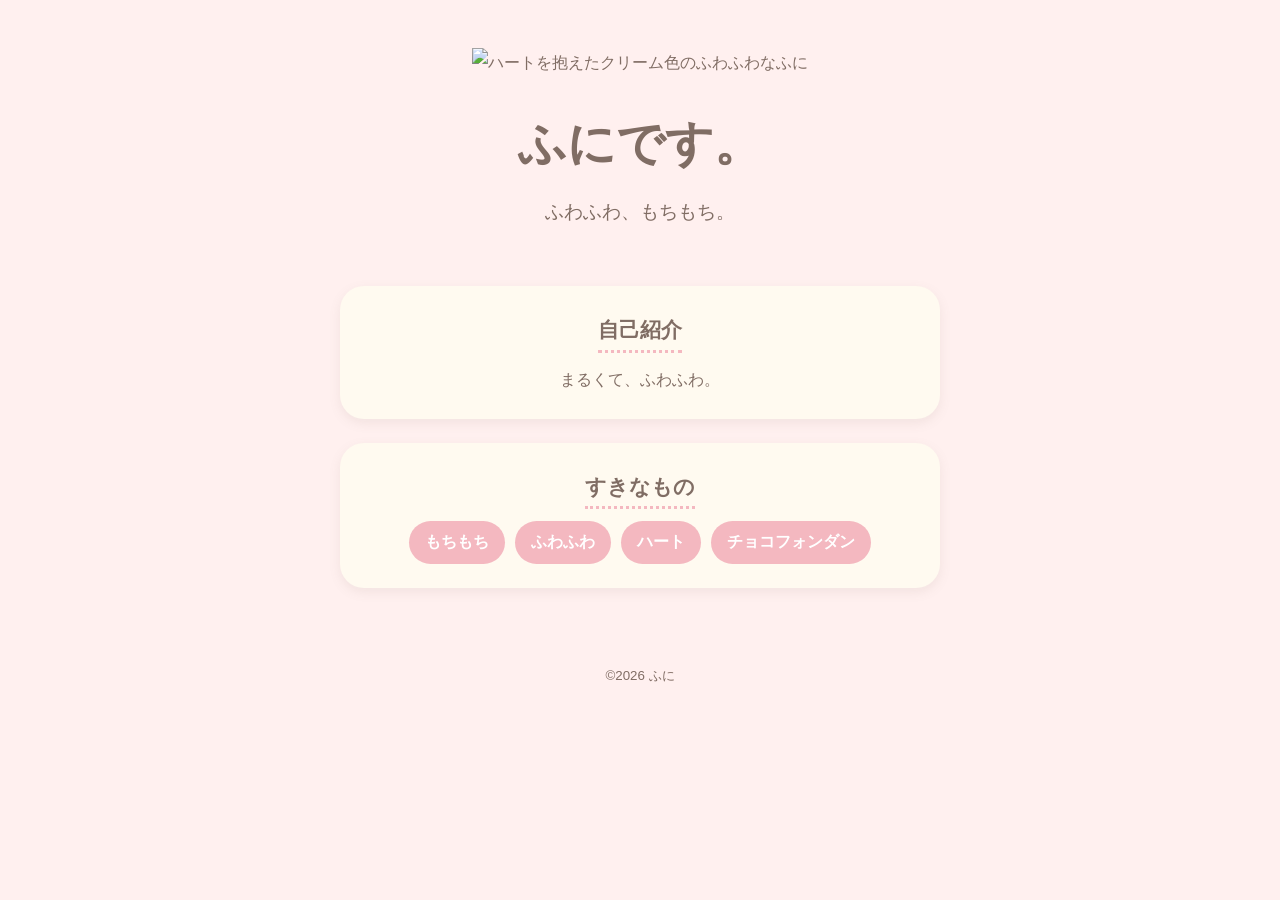
==== index.html @ a305950e "Add files via upload" ====
<!DOCTYPE html>
<html lang="ja">

<head>
    <meta charset="UTF-8">
    <meta name="viewport" content="width=device-width, initial-scale=1.0">
    <title>ふにの公式サイト</title>
    <meta name="description" content="ふわふわ、もちもちのふにの公式サイト">
    <link rel="stylesheet" href="css/style.css">
</head>

<body>
    <header class="hero">
        <img src="images/funi.png" alt="ハートを抱えたクリーム色のふわふわなふに" 　class="funi-img">
        <h1>ふにです。</h1>
        <p class="lead">ふわふわ、もちもち。</p>
    </header>

    <main class="wrap">
        <section class="box">
            <h2>自己紹介</h2>
            <p>まるくて、ふわふわ。</p>
        </section>

        <section class="box">
            <h2>すきなもの</h2>
            <ul class="likes">
                <li>もちもち</li>
                <li>ふわふわ</li>
                <li>ハート</li>
                <li>チョコフォンダン</li>
            </ul>
        </section>
    </main>

    <footer class="footer">
        <small>&copy;2026 ふに</small>
    </footer>
</body>

</html>
---- css/style.css ----
:root {
    --bg: #fff0ef;
    /* 背景のピンク */
    --text: #806d64;
    /* 文字の茶グレー */
    --accent: #f4b8c0;
    /* ハートのピンク */
    --cream: #fffaf0;
    /* ふにのクリーム色 */
}

* {
    box-sizing: border-box;
}

body {
    margin: 0;
    background-color: var(--bg);
    color: var(--text);
    font-family: "Hiragino Maru Gothic ProN", "Meiryo", sans-serif;
    line-height: 1.9;
}

/* トップ(画像と見出し) */
.hero {
    text-align: center;
    padding: 48px 20px 8px;
}

.funi-img {
    width: 200px;
    max-width: 60%;
    aspect-ratio: 1;
    object-fit: contain;
    padding: 12px;
    background-color: var(--cream);
    border-radius: 50%;
    box-shadow: 0 4px 12px rgba(128, 109, 100, 0.15);
    animation: fuwa 3s ease-in-out infinite;
}

@keyframes fuwa {

    0%,
    100% {
        transform: translateY(0);
    }

    50% {
        transform: translateY(-10px);
    }
}

@media (prefers-reduced-motion: reduce) {
    .funi-img {
        animation: none;
    }
}

h1 {
    font-size: 48px;
    text-align: center;
    margin: 20px 0 4px;
}

.lead {
    font-size: 1.2rem;
    text-align: center;
    margin: 0;
}

/* 本文 */
.wrap {
    max-width: 640px;
    margin: 0 auto;
    padding: 24px 20px 48px;
    text-align: center;
}

.box {
    background-color: var(--cream);
    border-radius: 24px;
    padding: 24px 20px;
    margin-top: 24px;
    box-shadow: 0 4px 12px rgba(128, 109, 100, 0.1);
}

.box h2 {
    display: inline-block;
    margin: 0 0 12px;
    font-size: 1.3rem;
    border-bottom: 3px dotted var(--accent);
}

.box p {
    margin: 0;
}

/* すきなもの */
.likes {
    list-style: none;
    margin: 0;
    padding: 0;
    display: flex;
    flex-wrap: wrap;
    justify-content: center;
    gap: 10px;
}

.likes li {
    background-color: var(--accent);
    color: #fff;
    font-weight: bold;
    padding: 6px 16px;
    border-radius: 999px;
}

/* フッター */
.footer {
    text-align: center;
    padding: 24px;
}

/* スマホ */
@media (max-width: 600px) {
    h1 {
        font-size: 36px;
    }
}
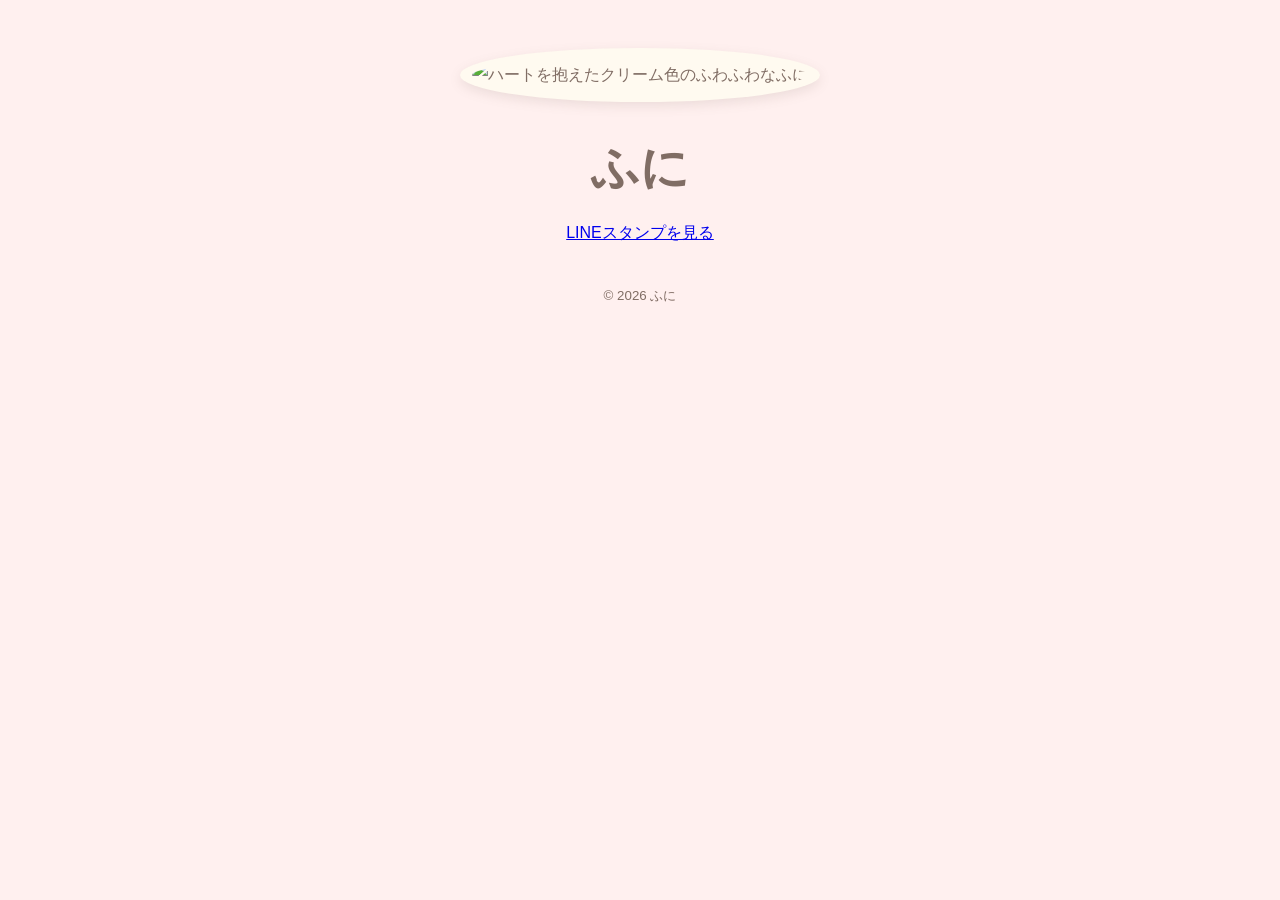
==== commit 222e2899: "Add files via upload" ====
--- a/index.html
+++ b/index.html
@@ -4,37 +4,32 @@
 <head>
     <meta charset="UTF-8">
     <meta name="viewport" content="width=device-width, initial-scale=1.0">
-    <title>ふにの公式サイト</title>
-    <meta name="description" content="ふわふわ、もちもちのふにの公式サイト">
+
+    <title>ふに</title>
+    <meta name="google-site-verification" content="DdgHpGK5BG74RfYsYcVAmowthtPMy_NZxG4wq2U2HiI" />
+    <meta name="description" content="ふにの公式サイト">
+
     <link rel="stylesheet" href="css/style.css">
 </head>
 
 <body>
     <header class="hero">
-        <img src="images/funi.png" alt="ハートを抱えたクリーム色のふわふわなふに" 　class="funi-img">
-        <h1>ふにです。</h1>
-        <p class="lead">ふわふわ、もちもち。</p>
+
+        <!--ふにのアイコン-->
+        <img src="images/funi.png" alt="ハートを抱えたクリーム色のふわふわなふに" class="funi-img">
+
+        <!--名前-->
+        <h1>ふに</h1>
+
+        <!--LINEスタンプへのリンク-->
+        <a href="https://store.line.me/stickershop/product/34119301/ja" class="line-button" target="_blank"
+            rel="noopener noreferrer">
+            LINEスタンプを見る
+        </a>
     </header>
 
-    <main class="wrap">
-        <section class="box">
-            <h2>自己紹介</h2>
-            <p>まるくて、ふわふわ。</p>
-        </section>
-
-        <section class="box">
-            <h2>すきなもの</h2>
-            <ul class="likes">
-                <li>もちもち</li>
-                <li>ふわふわ</li>
-                <li>ハート</li>
-                <li>チョコフォンダン</li>
-            </ul>
-        </section>
-    </main>
-
     <footer class="footer">
-        <small>&copy;2026 ふに</small>
+        <small>&copy; 2026 ふに</small>
     </footer>
 </body>
 
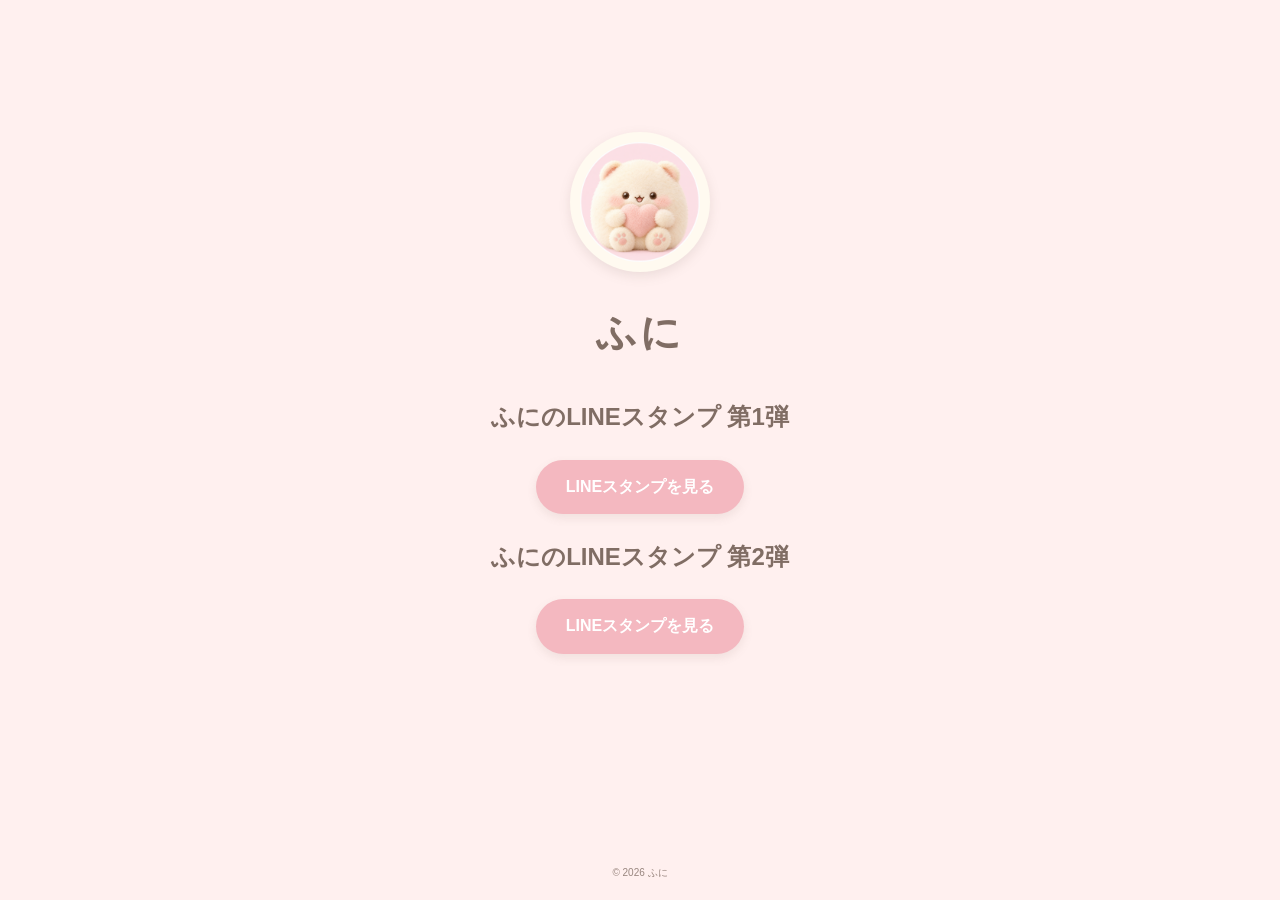
==== commit 5981987d: "Add files via upload" ====
--- a/index.html
+++ b/index.html
@@ -22,10 +22,25 @@
         <h1>ふに</h1>
 
         <!--LINEスタンプへのリンク-->
-        <a href="https://store.line.me/stickershop/product/34119301/ja" class="line-button" target="_blank"
-            rel="noopener noreferrer">
-            LINEスタンプを見る
-        </a>
+        <div class="line-stickers">
+
+            <div class="line-sticker">
+                <h2>ふにのLINEスタンプ 第1弾</h2>
+                <a href="https://store.line.me/stickershop/product/34119301/ja" class="line-button" target="_blank"
+                    rel="noopener noreferrer">
+                    LINEスタンプを見る
+                </a>
+            </div>
+
+            <div class="line-sticker">
+                <h2>ふにのLINEスタンプ 第2弾</h2>
+                <a href="https://store.line.me/stickershop/product/36835788/ja" class="line-button" target="_blank"
+                    rel="noopener noreferrer">
+                    LINEスタンプを見る
+                </a>
+            </div>
+
+        </div>
     </header>
 
     <footer class="footer">
--- a/css/style.css
+++ b/css/style.css
@@ -15,24 +15,29 @@
 
 body {
     margin: 0;
+    min-height: 100vh;
     background-color: var(--bg);
     color: var(--text);
     font-family: "Hiragino Maru Gothic ProN", "Meiryo", sans-serif;
     line-height: 1.9;
+    display: flex;
+    flex-direction: column;
 }
 
-/* トップ(画像と見出し) */
+/* トップ(画像と名前) */
 .hero {
     text-align: center;
-    padding: 48px 20px 8px;
+    padding: 48px 20px 24px;
+    margin: auto 0;
 }
 
+/*　ふにのアイコン　*/
 .funi-img {
-    width: 200px;
+    width: 140px;
     max-width: 60%;
     aspect-ratio: 1;
     object-fit: contain;
-    padding: 12px;
+    padding: 10px;
     background-color: var(--cream);
     border-radius: 50%;
     box-shadow: 0 4px 12px rgba(128, 109, 100, 0.15);
@@ -47,7 +52,7 @@
     }
 
     50% {
-        transform: translateY(-10px);
+        transform: translateY(-6px);
     }
 }
 
@@ -57,73 +62,60 @@
     }
 }
 
+/* 名前 */
 h1 {
-    font-size: 48px;
+    font-size: 40px;
     text-align: center;
-    margin: 20px 0 4px;
+    margin: 12px 0 24px;
+    font-weight: 600;
+    letter-spacing: 0.08em;
 }
 
-.lead {
-    font-size: 1.2rem;
-    text-align: center;
-    margin: 0;
+/* LINEスタンプのボタン */
+.line-button {
+    display: inline-block;
+    padding: 12px 30px;
+    background-color: var(--accent);
+    color: #fff;
+    font-size: 16px;
+    font-weight: bold;
+    text-decoration: none;
+    border-radius: 999px;
+    box-shadow: 0 4px 10px rgba(128, 109, 100, 0.12);
+    transition: transform 0.2s ease, opacity 0.2s ease;
 }
 
-/* 本文 */
-.wrap {
-    max-width: 640px;
-    margin: 0 auto;
-    padding: 24px 20px 48px;
-    text-align: center;
-}
-
-.box {
-    background-color: var(--cream);
-    border-radius: 24px;
-    padding: 24px 20px;
-    margin-top: 24px;
-    box-shadow: 0 4px 12px rgba(128, 109, 100, 0.1);
-}
-
-.box h2 {
-    display: inline-block;
-    margin: 0 0 12px;
-    font-size: 1.3rem;
-    border-bottom: 3px dotted var(--accent);
-}
-
-.box p {
-    margin: 0;
-}
-
-/* すきなもの */
-.likes {
-    list-style: none;
-    margin: 0;
-    padding: 0;
-    display: flex;
-    flex-wrap: wrap;
-    justify-content: center;
-    gap: 10px;
-}
-
-.likes li {
-    background-color: var(--accent);
-    color: #fff;
-    font-weight: bold;
-    padding: 6px 16px;
-    border-radius: 999px;
+.line-button:hover {
+    opacity: 0.8;
+    transform: translateY(-2px);
 }
 
 /* フッター */
 .footer {
     text-align: center;
-    padding: 24px;
+    padding: 16px;
+    font-size: 12px;
+    opacity: 0.8;
+    margin-top: auto;
 }
 
 /* スマホ */
 @media (max-width: 600px) {
+    .hero {
+        padding: 32px 20px 24px;
+    }
+
+    .funi-img {
+        width: 120px;
+    }
+
     h1 {
         font-size: 36px;
+        margin-bottom: 20px;
+    }
+
+    .line-button {
+        padding: 11px 26px;
+        font-size: 15px;
     }
 }
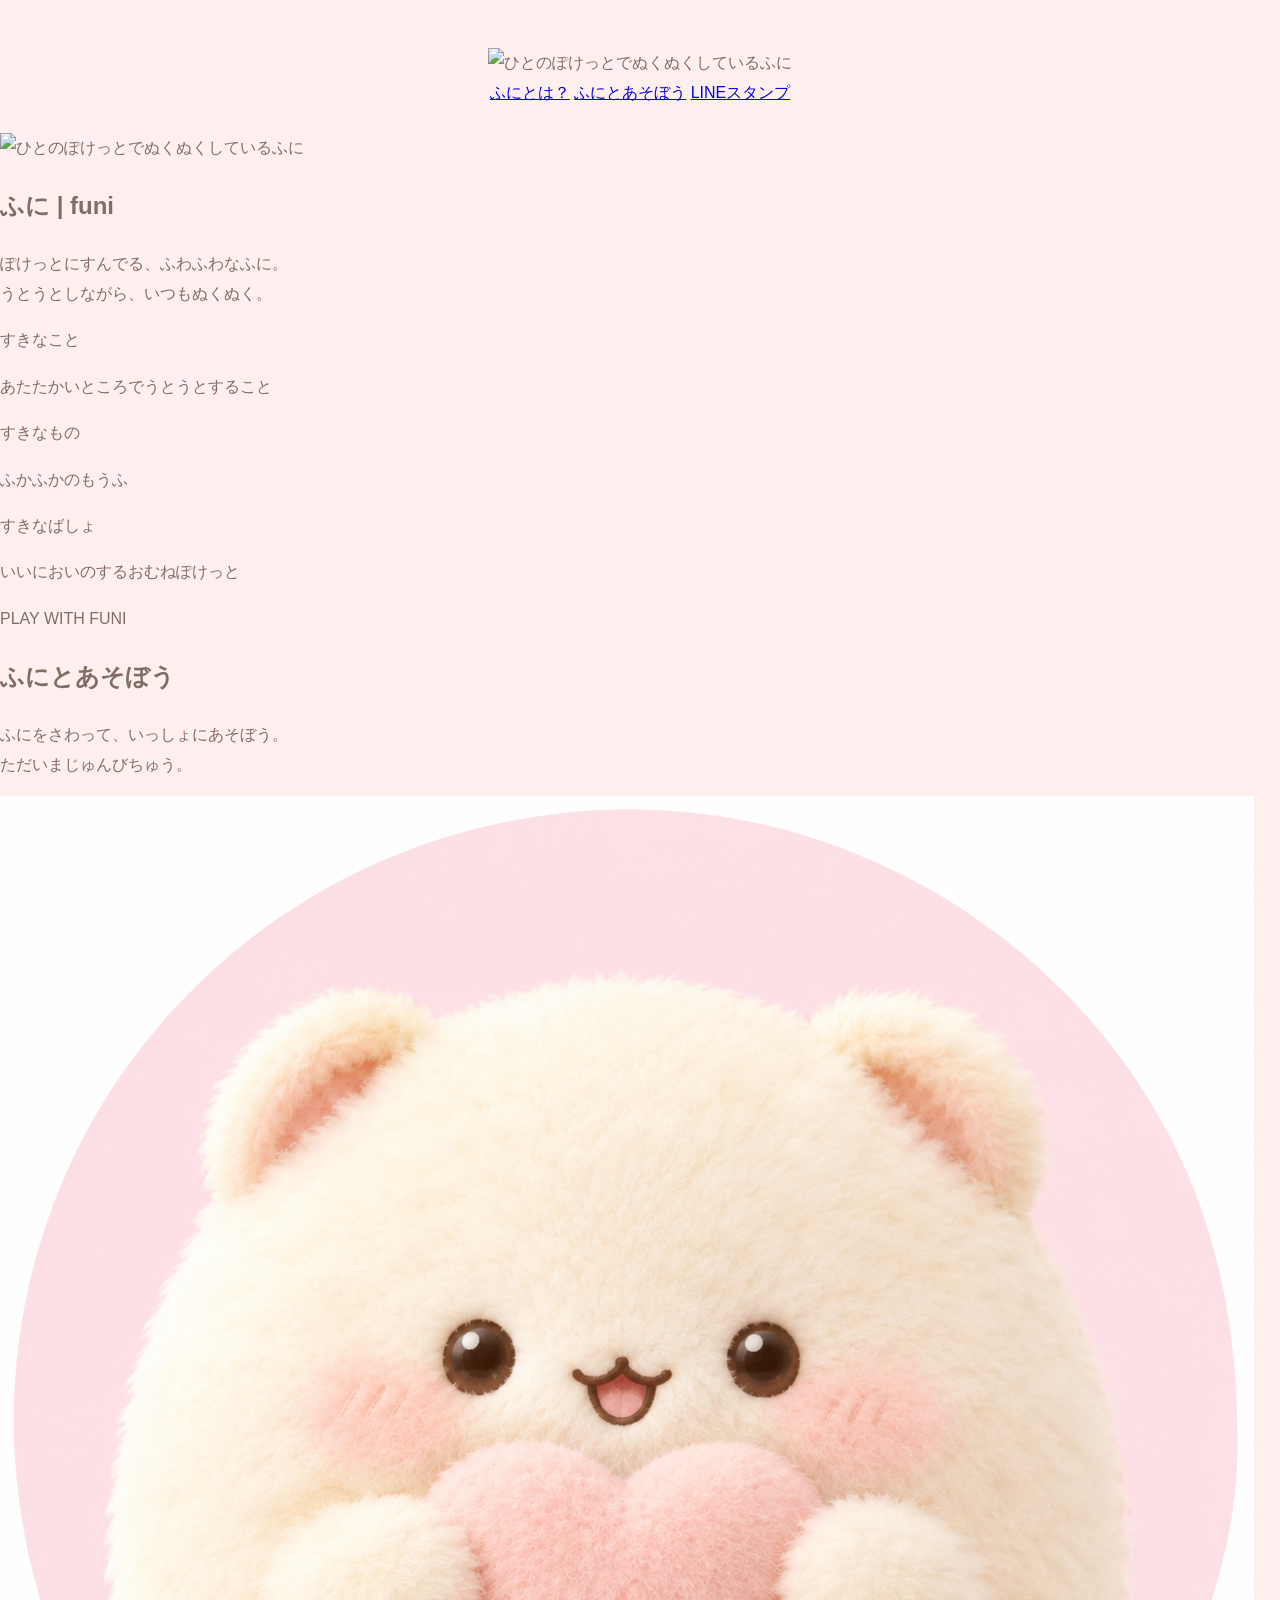
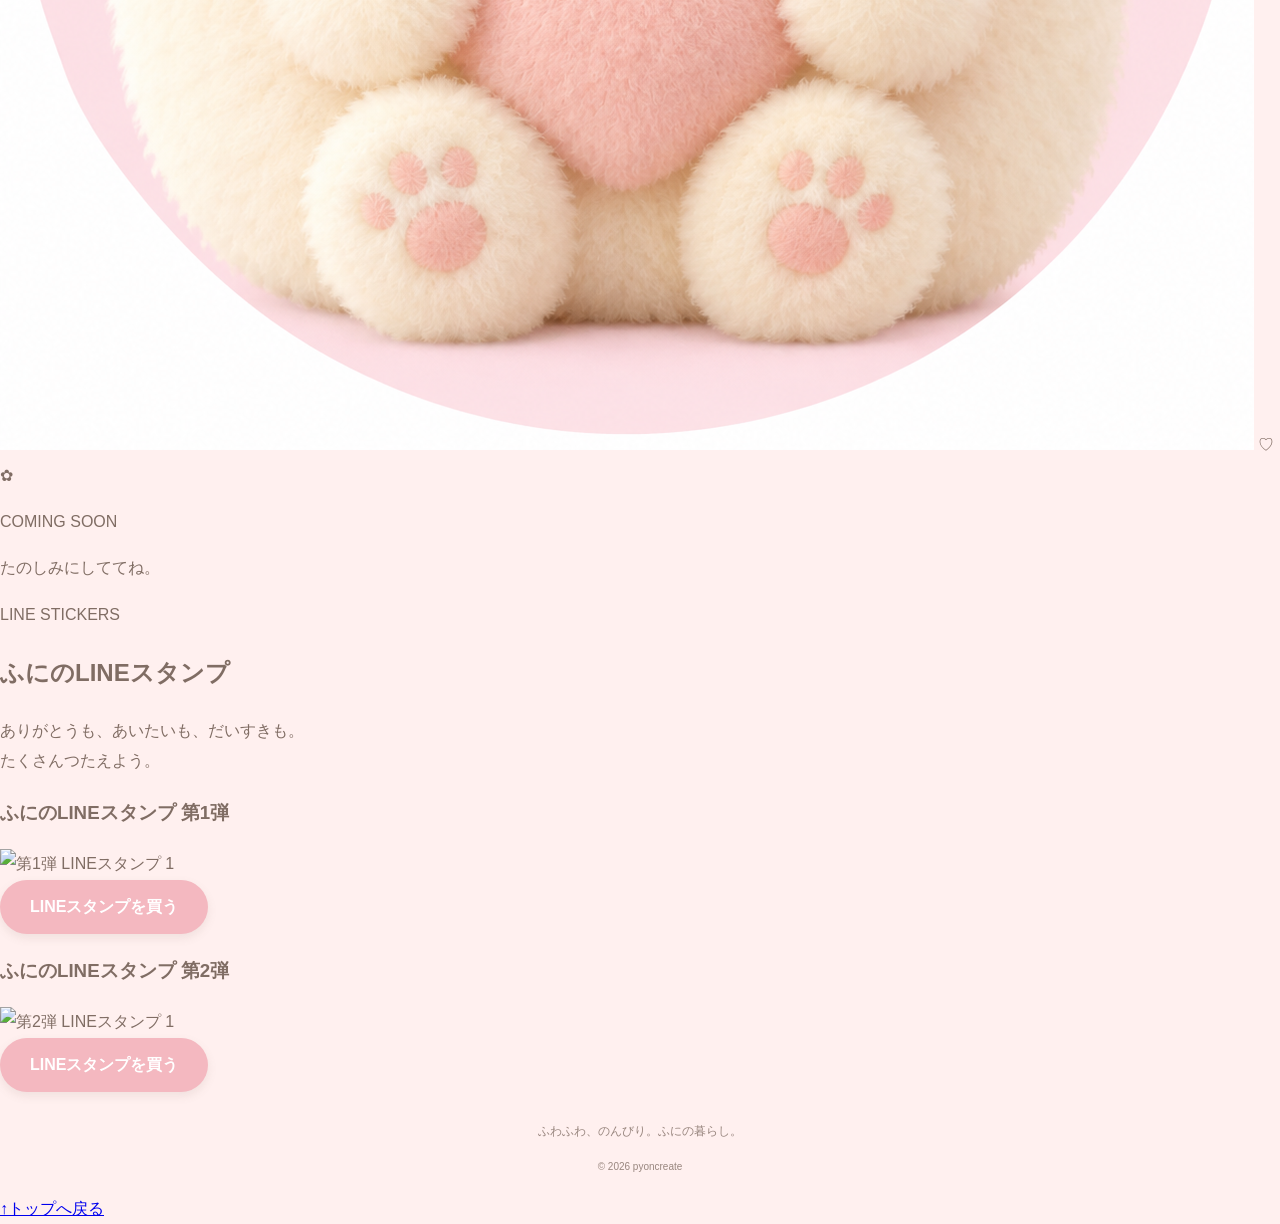
==== commit 4f6e96f9: "Add files via upload" ====
--- a/index.html
+++ b/index.html
@@ -5,47 +5,147 @@
     <meta charset="UTF-8">
     <meta name="viewport" content="width=device-width, initial-scale=1.0">
 
-    <title>ふに</title>
-    <meta name="google-site-verification" content="DdgHpGK5BG74RfYsYcVAmowthtPMy_NZxG4wq2U2HiI" />
+    <title>ふに｜ふわふわ、のんびり。</title>
+    <meta name="google-site-verification" content="DdgHpGK5BG74RfYsYcVAmowthtPMy_NZxG4wq2U2HiI">
     <meta name="description" content="ふにの公式サイト">
 
     <link rel="stylesheet" href="css/style.css">
 </head>
 
 <body>
+
+    <!-- ファーストビュー -->
     <header class="hero">
+        <img src="images/funi-pocket.png" alt="ひとのぽけっとでぬくぬくしているふに" class="hero-img">
+        <nav class="hero-nav" aria-label="サイト内メニュー">
+            <a href="#about">ふにとは？</a>
+            <a href="#play">ふにとあそぼう</a>
+            <a href="#stickers">LINEスタンプ</a>
+        </nav>
 
-        <!--ふにのアイコン-->
-        <img src="images/funi.png" alt="ハートを抱えたクリーム色のふわふわなふに" class="funi-img">
 
-        <!--名前-->
-        <h1>ふに</h1>
+    </header>
 
-        <!--LINEスタンプへのリンク-->
-        <div class="line-stickers">
+    <main>
 
-            <div class="line-sticker">
-                <h2>ふにのLINEスタンプ 第1弾</h2>
+        <!-- ふにについて -->
+        <section class="section about" id="about">
+
+            <!--ふにの画像-->
+            <img src="images/funi-pocket.png" alt="ひとのぽけっとでぬくぬくしているふに" class="about-img">
+
+            <h2>ふに | funi</h2>
+
+            <p>
+                ぽけっとにすんでる、ふわふわなふに。<br>
+                うとうとしながら、いつもぬくぬく。
+            </p>
+
+            <div class="profile">
+                <div class="profile-item">
+                    <span class="profile-title">すきなこと</span>
+                    <p>あたたかいところでうとうとすること</p>
+                </div>
+
+                <div class="profile-item">
+                    <span class="profile-title">すきなもの</span>
+                    <p>ふかふかのもうふ</p>
+                </div>
+
+                <div class="profile-item">
+                    <span class="profile-title">すきなばしょ</span>
+                    <p>いいにおいのするおむねぽけっと</p>
+                </div>
+            </div>
+
+        </section>
+
+        <!-- ふにとあそぼう -->
+        <section class="section play" id="play">
+
+            <p class="section-label">PLAY WITH FUNI</p>
+            <h2>ふにとあそぼう</h2>
+
+            <p class="section-description">
+                ふにをさわって、いっしょにあそぼう。<br>
+                ただいまじゅんびちゅう。
+            </p>
+
+            <div class="play-illustration">
+                <img src="images/funi.png" alt="ふわふわのふに">
+                <span class="sparkle sparkle-one">♡</span>
+                <span class="sparkle sparkle-two">✿</span>
+            </div>
+
+            <p class="coming-soon">COMING SOON</p>
+            <p class="coming-soon-text">
+                たのしみにしててね。
+            </p>
+
+        </section>
+
+
+        <!-- LINEスタンプ -->
+        <section class="section stickers" id="stickers">
+
+            <p class="section-label">LINE STICKERS</p>
+            <h2>ふにのLINEスタンプ</h2>
+
+            <p class="section-description">
+                ありがとうも、あいたいも、だいすきも。<br>
+                たくさんつたえよう。
+            </p>
+
+
+            <!-- 第1弾 -->
+            <div class="sticker-card">
+
+                <h3>ふにのLINEスタンプ 第1弾</h3>
+
+                <div class="sticker-gallery">
+                    <img src="images/line-stamp-01.png" alt="第1弾 LINEスタンプ 1">
+
+                </div>
+
                 <a href="https://store.line.me/stickershop/product/34119301/ja" class="line-button" target="_blank"
                     rel="noopener noreferrer">
-                    LINEスタンプを見る
+                    LINEスタンプを買う
                 </a>
+
             </div>
 
-            <div class="line-sticker">
-                <h2>ふにのLINEスタンプ 第2弾</h2>
+
+            <!-- 第2弾 -->
+            <div class="sticker-card">
+
+                <h3>ふにのLINEスタンプ 第2弾</h3>
+
+                <div class="sticker-gallery">
+                    <img src="images/line-stamp-02.png" alt="第2弾 LINEスタンプ 1">
+                </div>
+
                 <a href="https://store.line.me/stickershop/product/36835788/ja" class="line-button" target="_blank"
                     rel="noopener noreferrer">
-                    LINEスタンプを見る
+                    LINEスタンプを買う
                 </a>
+
             </div>
 
-        </div>
-    </header>
+        </section>
 
+    </main>
+
+
+    <!-- フッター -->
     <footer class="footer">
-        <small>&copy; 2026 ふに</small>
+        <p>ふわふわ、のんびり。ふにの暮らし。</p>
+        <small>&copy; 2026 pyoncreate</small>
     </footer>
+
+    <a href="#" class="back-to-top" aria-label="ページのトップへ戻る">
+        ↑トップへ戻る
+    </a>
+
 </body>
 
 </html>
--- a/css/style.css
+++ b/css/style.css
@@ -75,7 +75,7 @@
 .line-button {
     display: inline-block;
     padding: 12px 30px;
-    background-color: var(--accent);
+    background-color: #f4b8c0;
     color: #fff;
     font-size: 16px;
     font-weight: bold;
@@ -118,4 +118,46 @@
         padding: 11px 26px;
         font-size: 15px;
     }
+}
+
+/* LINEスタンプ２種類のレイアウト*/
+
+.line-stickers {
+    display: flex;
+    justify-content: center;
+    align-items: stretch;
+    flex-wrap: wrap;
+    gap: 20px;
+    margin-top: 20px;
+}
+
+/* LINEスタンプのカード*/
+.line-sticker {
+    padding: 20px;
+    border-radius: 20px;
+    background-color: var(--cream);
+    text-align: center;
+    box-shadow: 0 4px 12px(rgba 128, 109, 100, 0.08);
+}
+
+/*スタンプのタイトル*/
+
+.line-sticker h2 {
+    font-size: 16px;
+    color: var(--text);
+    margin: 0 0 16px;
+}
+
+/*スマホでは縦に並べる*/
+@media (max-width:600px) {
+    .line-stickers {
+        flex-direction: column;
+        align-items: center;
+    }
+
+    .line-sticker {
+        width: 100%;
+        max-width: 320px;
+    }
+
 }
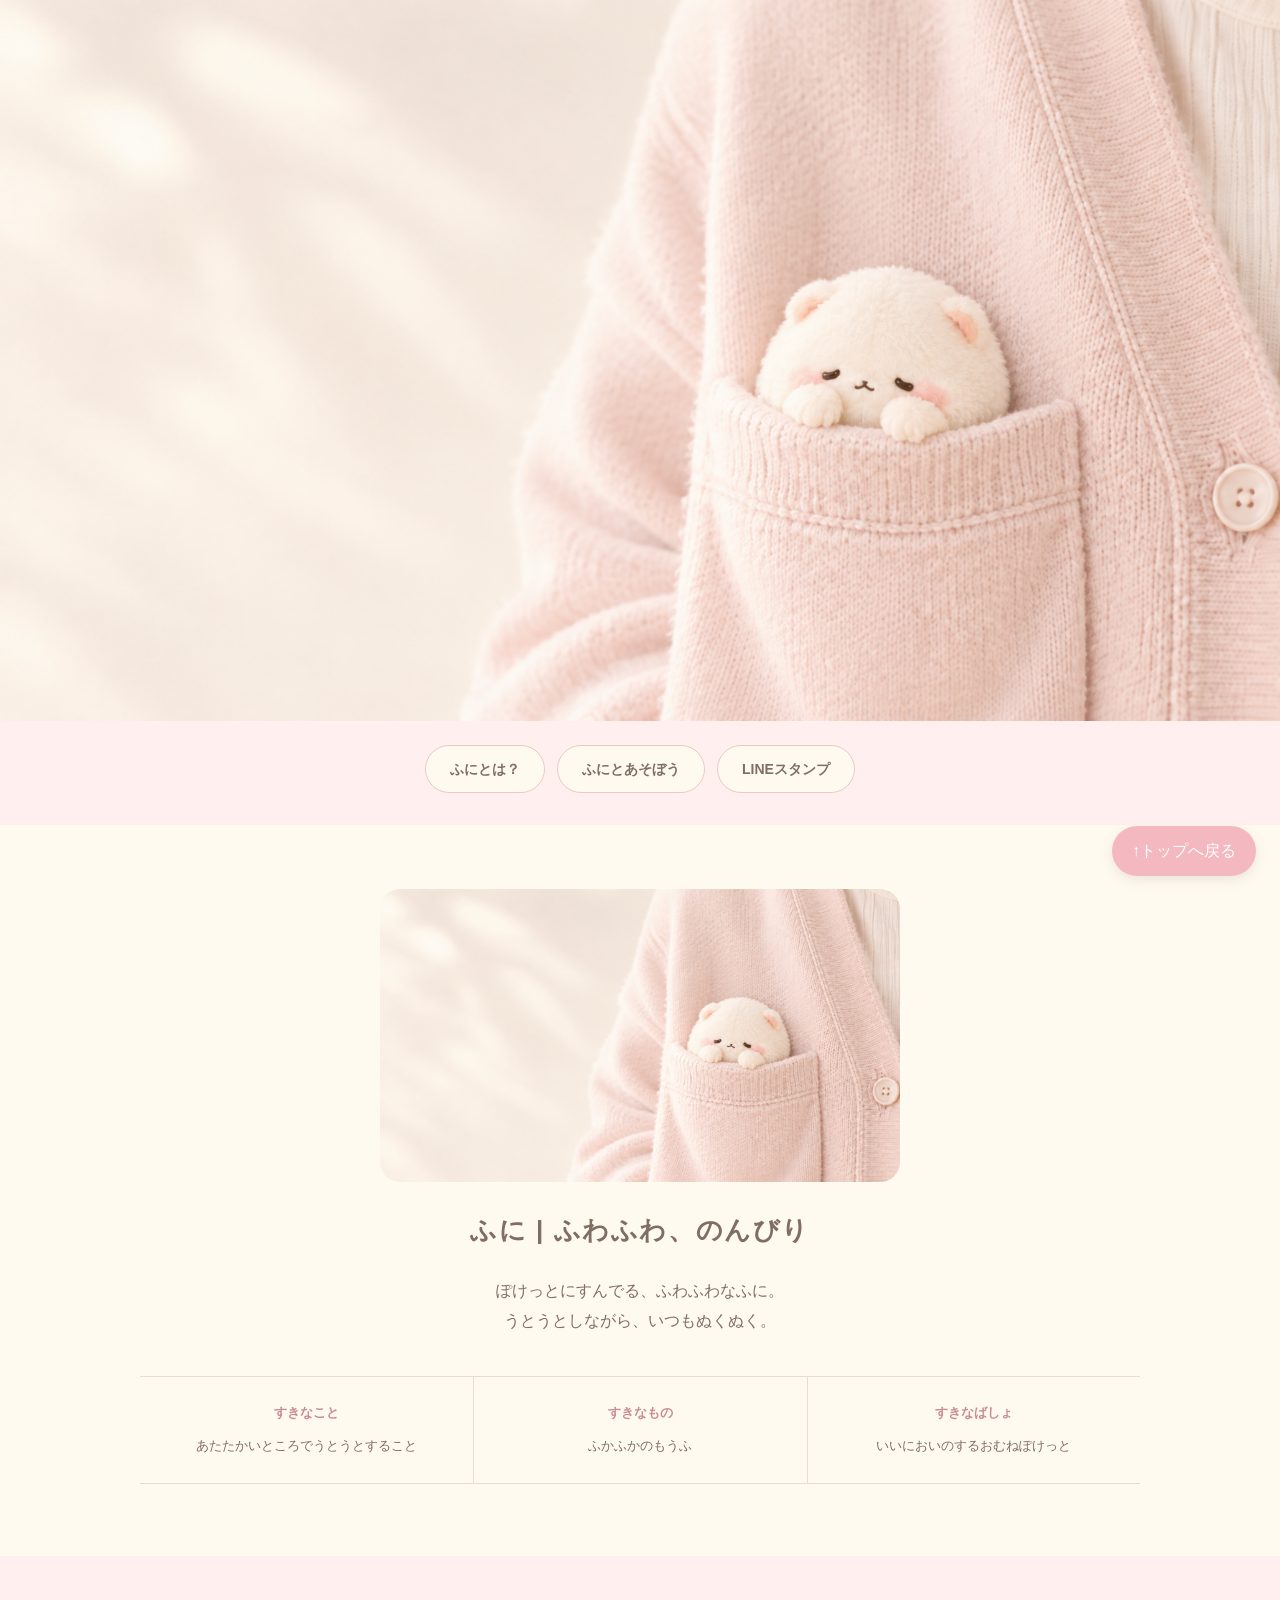
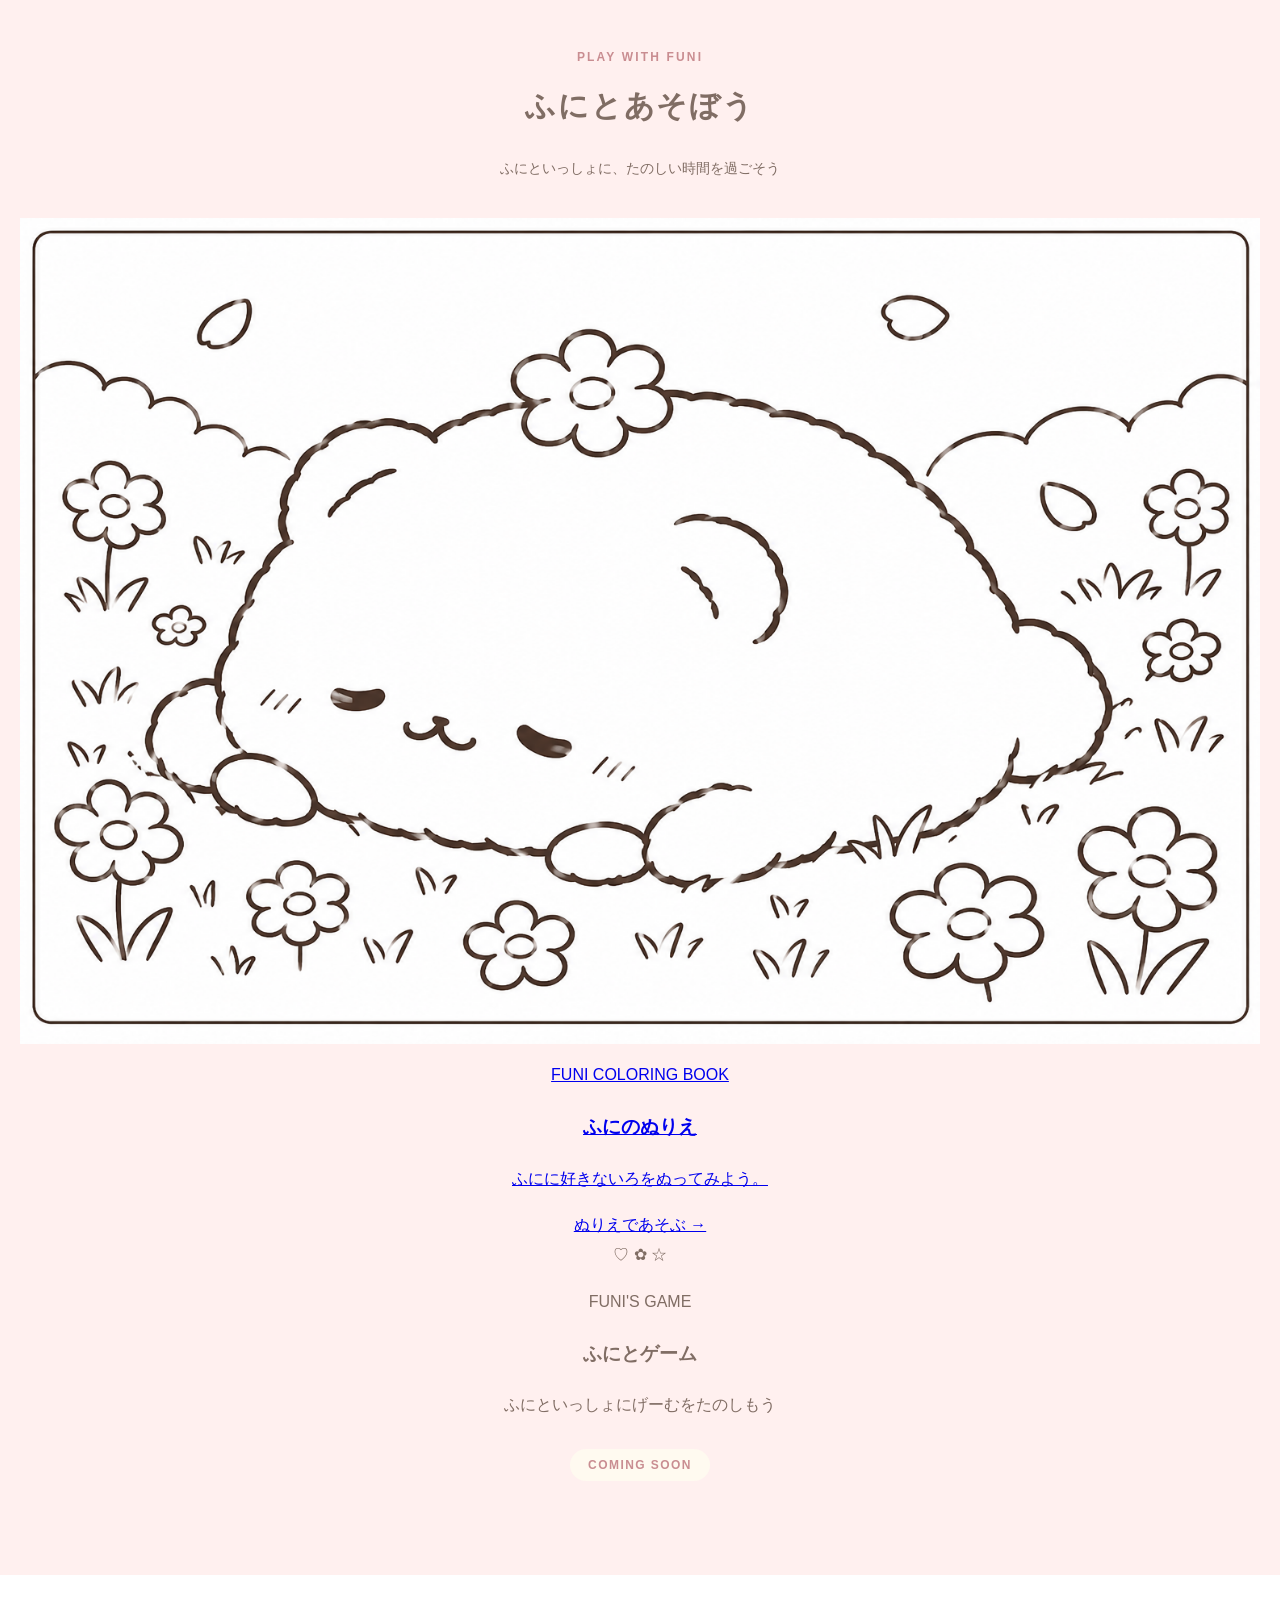
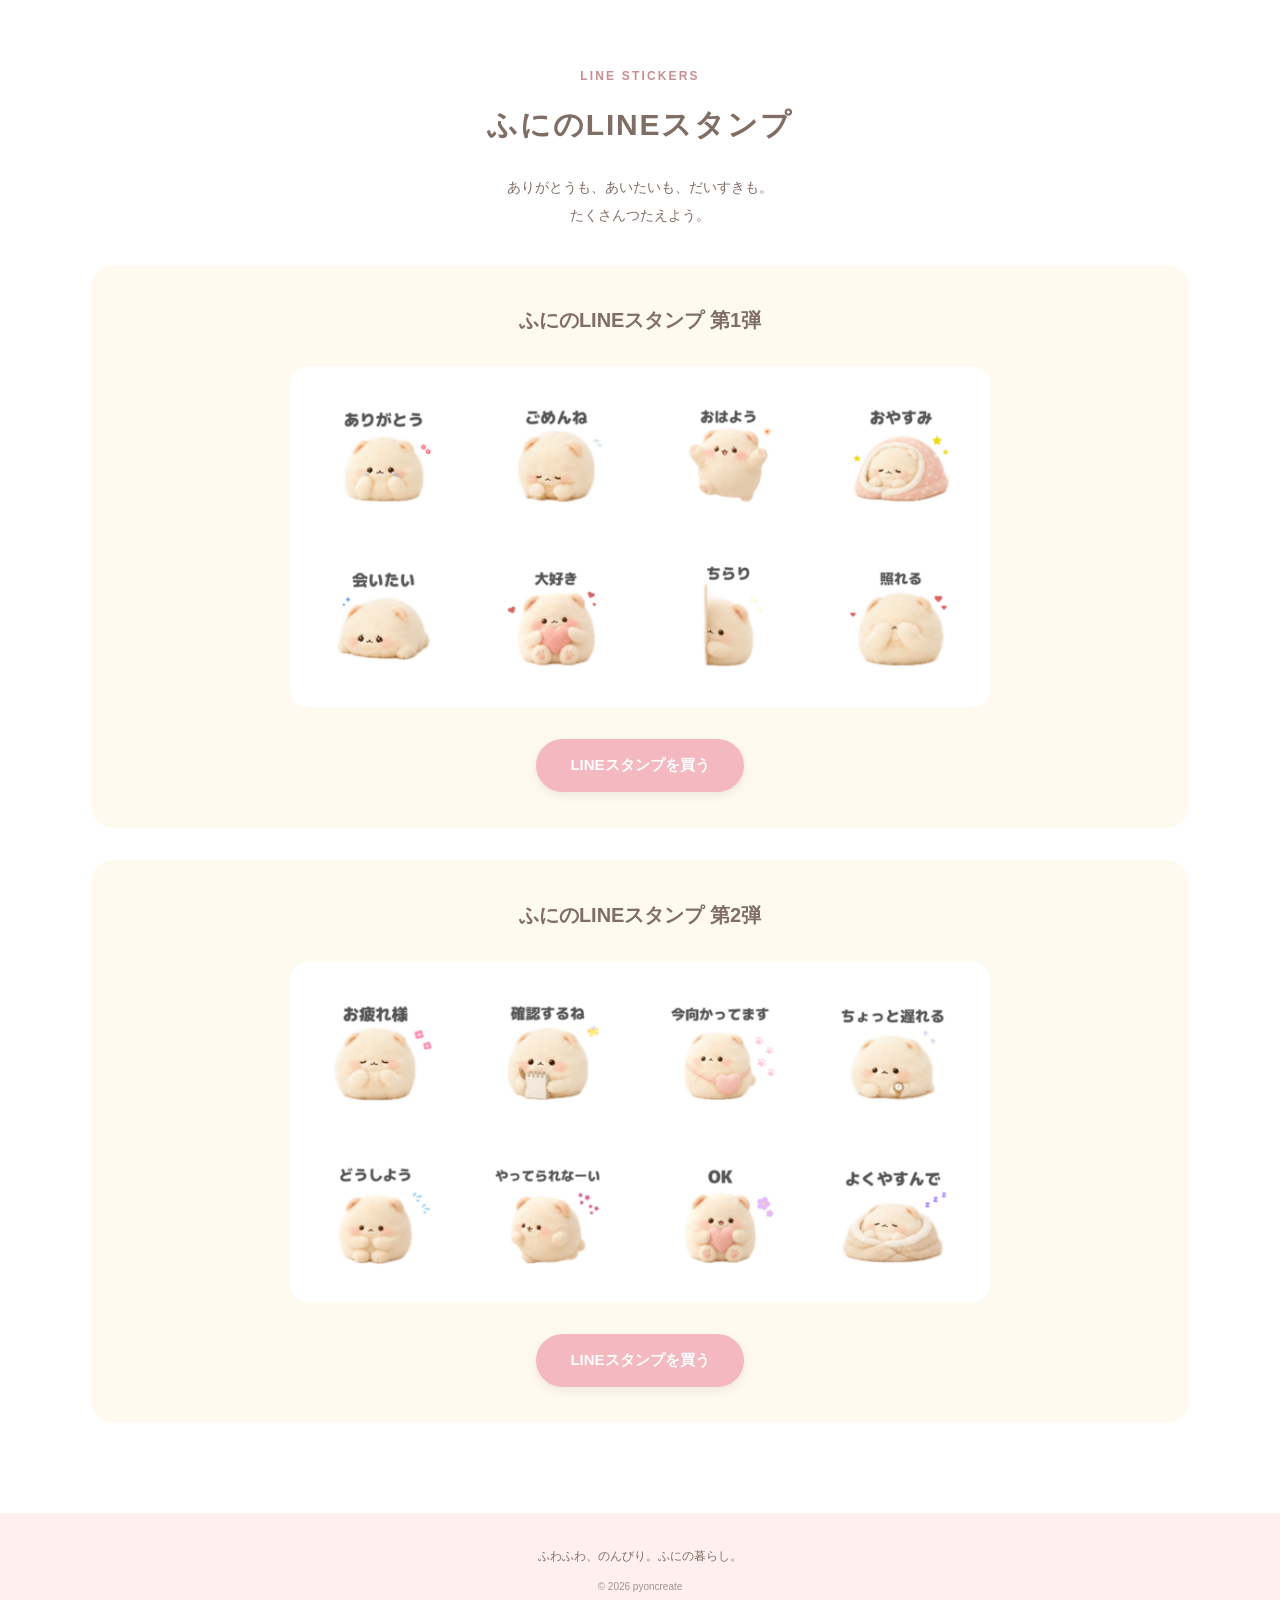
==== commit e5ed206f: "Add files via upload" ====
--- a/index.html
+++ b/index.html
@@ -34,7 +34,7 @@
             <!--ふにの画像-->
             <img src="images/funi-pocket.png" alt="ひとのぽけっとでぬくぬくしているふに" class="about-img">
 
-            <h2>ふに | funi</h2>
+            <h2>ふに | ふわふわ、のんびり</h2>
 
             <p>
                 ぽけっとにすんでる、ふわふわなふに。<br>
@@ -67,20 +67,48 @@
             <h2>ふにとあそぼう</h2>
 
             <p class="section-description">
-                ふにをさわって、いっしょにあそぼう。<br>
-                ただいまじゅんびちゅう。
+                ふにといっしょに、たのしい時間を過ごそう
             </p>
 
-            <div class="play-illustration">
-                <img src="images/funi.png" alt="ふわふわのふに">
-                <span class="sparkle sparkle-one">♡</span>
-                <span class="sparkle sparkle-two">✿</span>
+            <div class="play-contents">
+
+                <!-- FUNI COLORING BOOK -->
+                <a href="coloring.html" class="play-card">
+
+                    <div class="play-card-image">
+                        <img src="images/coloring-01-hinatabokko.png" alt="01 ひなたぼっこふにのぬりえ">
+                    </div>
+
+                    <div class="play-card-text">
+                        <p class="play-card-label">FUNI COLORING BOOK</p>
+                        <h3>ふにのぬりえ</h3>
+                        <p>ふにに好きないろをぬってみよう。</p>
+                        <span class="play-card-link">
+                            ぬりえであそぶ →
+                        </span>
+                    </div>
+                </a>
+
+                <!-- FUNI GAME -->
+                <div class="play-card coming-card">
+
+                    <div class="play-card-image game-image">
+                        <span>♡</span>
+                        <span>✿</span>
+                        <span>☆</span>
+                    </div>
+
+                    <div class="play-card-text">
+                        <p class="play-card-label">FUNI'S GAME</p>
+                        <h3>ふにとゲーム</h3>
+                        <p>ふにといっしょにげーむをたのしもう</p>
+                        <span class="coming-soon">
+                            COMING SOON
+                        </span>
+                    </div>
+                </div>
+
             </div>
-
-            <p class="coming-soon">COMING SOON</p>
-            <p class="coming-soon-text">
-                たのしみにしててね。
-            </p>
 
         </section>
 
@@ -103,7 +131,7 @@
                 <h3>ふにのLINEスタンプ 第1弾</h3>
 
                 <div class="sticker-gallery">
-                    <img src="images/line-stamp-01.png" alt="第1弾 LINEスタンプ 1">
+                    <img src="images/line-stamp-01.png" alt="ふにのLINEスタンプ第1弾の全8種類">
 
                 </div>
 
@@ -121,7 +149,7 @@
                 <h3>ふにのLINEスタンプ 第2弾</h3>
 
                 <div class="sticker-gallery">
-                    <img src="images/line-stamp-02.png" alt="第2弾 LINEスタンプ 1">
+                    <img src="images/line-stamp-02.png" alt="ふにのLINEスタンプ第2弾の全8種類">
                 </div>
 
                 <a href="https://store.line.me/stickershop/product/36835788/ja" class="line-button" target="_blank"
--- a/css/style.css
+++ b/css/style.css
@@ -1,46 +1,141 @@
 :root {
     --bg: #fff0ef;
-    /* 背景のピンク */
     --text: #806d64;
-    /* 文字の茶グレー */
     --accent: #f4b8c0;
-    /* ハートのピンク */
     --cream: #fffaf0;
-    /* ふにのクリーム色 */
+    --white: #ffffff;
 }
 
 * {
     box-sizing: border-box;
 }
 
+html {
+    scroll-behavior: smooth;
+    scroll-padding-top: 24px;
+}
+
 body {
     margin: 0;
-    min-height: 100vh;
     background-color: var(--bg);
     color: var(--text);
     font-family: "Hiragino Maru Gothic ProN", "Meiryo", sans-serif;
     line-height: 1.9;
-    display: flex;
-    flex-direction: column;
-}
-
-/* トップ(画像と名前) */
+    text-align: center;
+}
+
+img {
+    display: block;
+    max-width: 100%;
+}
+
+/* 共通 */
+
+.section {
+    padding: 90px 20px;
+    text-align: center;
+}
+
+.section-label {
+    margin: 0 0 8px;
+    color: #c98d91;
+    font-size: 12px;
+    font-weight: bold;
+    letter-spacing: 0.18em;
+}
+
+.section h2 {
+    margin: 0 0 20px;
+    font-size: 30px;
+    font-weight: 600;
+    letter-spacing: 0.06em;
+}
+
+.section-description {
+    margin: 0 auto 36px;
+    font-size: 14px;
+    line-height: 2;
+}
+
+/* ファーストビュー */
+
 .hero {
+    width: 100%;
+    margin: 0;
+    padding: 0;
     text-align: center;
-    padding: 48px 20px 24px;
-    margin: auto 0;
-}
-
-/*　ふにのアイコン　*/
+}
+
+.hero-img {
+    display: block;
+    width: 100%;
+    max-width: 100%;
+    height: auto;
+    margin: 0;
+    border-radius: 0;
+}
+
+.hero-main-img {
+    width: 100%;
+    height: auto;
+    object-fit: cover;
+}
+
+.hero-content {
+    max-width: 680px;
+    margin: 0 auto;
+}
+
+.hero-label {
+    margin: 0 0 12px;
+    color: #c98d91;
+    font-size: 14px;
+    letter-spacing: 0.12em;
+}
+
+.hero h1 {
+    margin: 0 0 20px;
+    font-size: clamp(30px, 5vw, 46px);
+    line-height: 1.6;
+    font-weight: 600;
+    letter-spacing: 0.08em;
+}
+
+.hero-description {
+    margin: 0 0 24px;
+    font-size: 15px;
+}
+
+.hero-link {
+    display: inline-block;
+    padding: 10px 28px;
+    border: 1px solid var(--accent);
+    border-radius: 999px;
+    color: var(--text);
+    text-decoration: none;
+    font-size: 14px;
+    transition: background-color 0.2s ease;
+}
+
+.hero-link:hover {
+    background-color: var(--cream);
+}
+
+/* ふにのプロフィール */
+
+.about {
+    background-color: var(--cream);
+}
+
 .funi-img {
-    width: 140px;
-    max-width: 60%;
-    aspect-ratio: 1;
+    width: 132px;
+    height: 132px;
+    margin: 24px auto;
+    padding: 8px;
     object-fit: contain;
-    padding: 10px;
-    background-color: var(--cream);
+    background-color: var(--white);
     border-radius: 50%;
-    box-shadow: 0 4px 12px rgba(128, 109, 100, 0.15);
+    box-shadow: 0 4px 16px rgba(128, 109, 100, 0.10);
     animation: fuwa 3s ease-in-out infinite;
 }
 
@@ -52,32 +147,174 @@
     }
 
     50% {
-        transform: translateY(-6px);
-    }
-}
-
-@media (prefers-reduced-motion: reduce) {
-    .funi-img {
-        animation: none;
-    }
-}
-
-/* 名前 */
-h1 {
-    font-size: 40px;
-    text-align: center;
-    margin: 12px 0 24px;
+        transform: translateY(-5px);
+    }
+}
+
+.about-lead {
+    margin: 12px 0;
+    font-size: 19px;
     font-weight: 600;
-    letter-spacing: 0.08em;
-}
-
-/* LINEスタンプのボタン */
+    line-height: 1.9;
+}
+
+.about-text {
+    margin: 0 auto 32px;
+    font-size: 14px;
+}
+
+.profile {
+    display: grid;
+    grid-template-columns: repeat(3, minmax(0, 1fr));
+    gap: 16px;
+    width: 100%;
+    max-width: 820px;
+    margin: 0 auto;
+}
+
+.profile-item {
+    padding: 20px 14px;
+    background-color: var(--white);
+    border-radius: 20px;
+}
+
+.profile-title {
+    display: inline-block;
+    margin-bottom: 6px;
+    color: #c98d91;
+    font-size: 13px;
+    font-weight: bold;
+}
+
+.profile-item p {
+    margin: 0;
+    font-size: 13px;
+}
+
+/* ふにとあそぼう */
+
+.play {
+    background-color: var(--bg);
+}
+
+.play-illustration {
+    position: relative;
+    width: 190px;
+    margin: 30px auto 16px;
+}
+
+.play-illustration img {
+    width: 150px;
+    height: 150px;
+    margin: auto;
+    object-fit: contain;
+    border-radius: 50%;
+}
+
+.sparkle {
+    position: absolute;
+    color: var(--accent);
+    font-size: 28px;
+}
+
+.sparkle-one {
+    top: 4px;
+    right: 0;
+    transform: rotate(12deg);
+}
+
+.sparkle-two {
+    bottom: 12px;
+    left: 0;
+    font-size: 24px;
+}
+
+.coming-soon {
+    display: inline-block;
+    margin: 12px 0 4px;
+    padding: 5px 18px;
+    background-color: var(--cream);
+    border-radius: 999px;
+    color: #c98d91;
+    font-size: 12px;
+    font-weight: bold;
+    letter-spacing: 0.12em;
+}
+
+.coming-soon-text {
+    margin: 4px 0 0;
+    font-size: 13px;
+}
+
+/* LINEスタンプ */
+
+.stickers {
+    width: 100%;
+    background-color: var(--white);
+}
+
+.sticker-card {
+    width: 100%;
+    max-width: 1100px;
+    margin: 32px auto 0;
+    padding: 36px 32px;
+    background-color: var(--cream);
+    border-radius: 24px;
+    box-shadow: none;
+}
+
+.sticker-card h3 {
+    margin: 0 0 28px;
+    font-size: 20px;
+    font-weight: 600;
+}
+
+.sticker-gallery {
+    display: flex;
+    justify-content: center;
+    align-items: center;
+    width: 100%;
+    max-width: 800px;
+    margin: 0 auto 32px;
+}
+
+.sticker-gallery img {
+    display: block;
+    width: 100%;
+    max-width: 700px;
+    height: auto;
+    margin: 0 auto;
+    object-fit: contain;
+    border-radius: 16px;
+    background-color: transparent;
+}
+
+@media (max-width: 600px) {
+    .sticker-card {
+        padding: 24px 14px;
+        border-radius: 18px;
+    }
+
+    .sticker-card h3 {
+        font-size: 17px;
+    }
+
+    .sticker-gallery {
+        margin-bottom: 24px;
+    }
+
+    .sticker-gallery img {
+        width: 100%;
+        max-width: 100%;
+    }
+}
+
 .line-button {
     display: inline-block;
-    padding: 12px 30px;
-    background-color: #f4b8c0;
-    color: #fff;
-    font-size: 16px;
+    padding: 12px 34px;
+    background-color: var(--accent);
+    color: var(--white);
+    font-size: 15px;
     font-weight: bold;
     text-decoration: none;
     border-radius: 999px;
@@ -86,78 +323,257 @@
 }
 
 .line-button:hover {
-    opacity: 0.8;
+    opacity: 0.85;
     transform: translateY(-2px);
 }
 
 /* フッター */
+
 .footer {
+    padding: 32px 20px;
     text-align: center;
-    padding: 16px;
     font-size: 12px;
-    opacity: 0.8;
-    margin-top: auto;
-}
-
-/* スマホ */
+}
+
+.footer p {
+    margin: 0 0 8px;
+}
+
+.footer small {
+    opacity: 0.7;
+}
+
+/* 動きを控えたい方への配慮 */
+
+@media (prefers-reduced-motion: reduce) {
+    html {
+        scroll-behavior: auto;
+    }
+
+    .funi-img {
+        animation: none;
+    }
+}
+
+/* タブレット・スマホ */
+
 @media (max-width: 600px) {
     .hero {
-        padding: 32px 20px 24px;
-    }
-
-    .funi-img {
-        width: 120px;
-    }
-
-    h1 {
-        font-size: 36px;
-        margin-bottom: 20px;
+        padding: 10px 8px 36px;
+    }
+
+    .hero-img {
+        border-radius: 12px;
+    }
+
+    .hero-copy {}
+
+    .hero h1 {
+        font-size: 30px;
+    }
+
+    .hero-description {
+        font-size: 14px;
+    }
+
+    .section {
+        padding: 64px 18px;
+    }
+
+    .section h2 {
+        font-size: 25px;
+    }
+
+    .profile {
+        grid-template-columns: 1fr;
+        max-width: 340px;
+        gap: 12px;
+    }
+
+    .profile-item {
+        padding: 16px;
+    }
+
+    .sticker-card {
+        padding: 24px 16px;
+        border-radius: 20px;
+    }
+
+    .sticker-card h3 {
+        font-size: 17px;
+    }
+
+    .sticker-gallery {
+        gap: 7px;
     }
 
     .line-button {
         padding: 11px 26px;
-        font-size: 15px;
-    }
-}
-
-/* LINEスタンプ２種類のレイアウト*/
-
-.line-stickers {
+        font-size: 14px;
+    }
+}
+
+/*ふにの紹介エリア*/
+.about {
+    width: 100%;
+    max-width: none;
+    margin: 0;
+    padding: 64px 24px 72px;
+    background-color: var(--cream);
+    text-align: center;
+}
+
+.about h2 {
+    margin: 0 0 20px;
+    font-size: 26px;
+    font-weight: 600;
+    letter-spacing: 0.06em;
+}
+
+.about-intro {
+    margin: 0 auto;
+    font-size: 15px;
+    line-height: 2.2;
+}
+
+/*ふにの紹介画像*/
+.about-img {
+    display: block;
+    width: 100%;
+    max-width: 520px;
+    height: auto;
+    margin: 0 auto 24px;
+    border-radius: 20px;
+}
+
+/* プロフィール：カードではなく、すっきりした紹介欄 */
+.profile {
+    display: grid;
+    grid-template-columns: repeat(3, minmax(0, 1fr));
+    gap: 0;
+    width: 100%;
+    max-width: 1000px;
+    margin: 40px auto 0;
+    border-top: 1px solid #eadbd3;
+    border-bottom: 1px solid #eadbd3;
+}
+
+.profile-item {
+    padding: 24px 18px;
+    background: transparent;
+    border-radius: 0;
+}
+
+.profile-item+.profile-item {
+    border-left: 1px solid #eadbd3;
+}
+
+.profile-title {
+    display: block;
+    margin-bottom: 8px;
+    color: #c98d91;
+    font-size: 13px;
+    font-weight: bold;
+}
+
+.profile-item p {
+    margin: 0;
+    font-size: 13px;
+    line-height: 1.9;
+}
+
+@media (max-width: 600px) {
+    .about {
+        padding: 48px 20px 52px;
+    }
+
+    .profile {
+        grid-template-columns: 1fr;
+        max-width: 360px;
+        margin-top: 28px;
+    }
+
+    .profile-item {
+        padding: 18px 10px;
+    }
+
+    .profile-item+.profile-item {
+        border-left: none;
+        border-top: 1px solid #eadbd3;
+    }
+}
+
+/* ファーストビューのナビゲーション */
+.hero-nav {
     display: flex;
     justify-content: center;
-    align-items: stretch;
     flex-wrap: wrap;
-    gap: 20px;
-    margin-top: 20px;
-}
-
-/* LINEスタンプのカード*/
-.line-sticker {
-    padding: 20px;
-    border-radius: 20px;
-    background-color: var(--cream);
-    text-align: center;
-    box-shadow: 0 4px 12px(rgba 128, 109, 100, 0.08);
-}
-
-/*スタンプのタイトル*/
-
-.line-sticker h2 {
-    font-size: 16px;
+    gap: 12px;
+    padding: 24px 12px 32px;
+}
+
+.hero-nav a {
+    display: inline-block;
+    padding: 10px 24px;
+    border: 1px solid #e8c9c6;
+    border-radius: 999px;
     color: var(--text);
-    margin: 0 0 16px;
-}
-
-/*スマホでは縦に並べる*/
-@media (max-width:600px) {
-    .line-stickers {
-        flex-direction: column;
-        align-items: center;
-    }
-
-    .line-sticker {
-        width: 100%;
-        max-width: 320px;
-    }
-
+    background: var(--cream);
+    text-decoration: none;
+    font-size: 14px;
+    font-weight: 600;
+    transition: background-color 0.2s ease, transform 0.2s ease;
+}
+
+.hero-nav a:hover {
+    background-color: #f9dfe0;
+    transform: translateY(-2px);
+}
+
+@media (max-width: 600px) {
+    .hero-nav {
+        gap: 8px;
+        padding: 18px 8px 28px;
+    }
+
+    .hero-nav a {
+        padding: 9px 14px;
+        font-size: 12px;
+    }
+}
+
+/*トップへ戻るボタン*/
+.back-to-top {
+    position: fixed;
+    right: 24px;
+    bottom: 24px;
+    z-index: 1000;
+
+    display: inline-block;
+    padding: 10px 20px;
+    background-color: #f4b8c0;
+    color: #ffffff;
+    text-decoration: none;
+    font-size: bold;
+
+    border-radius: 999px;
+    box-shadow: 0 4px 12px rgba(128, 109, 100, 0.15);
+
+    transition: opacity 0.2s ease, transform 0.2s ease;
+
+}
+
+.back-to-top:hover {
+    opacity: 0.85;
+    transform: translateY(-3px);
+}
+
+/*スマートフォン*/
+@media(max-width:600px) {
+    .back-to-top {
+        right: 12px;
+        bottom: 12px;
+        padding: 9px 15px;
+        font-size: 12px;
+    }
 }
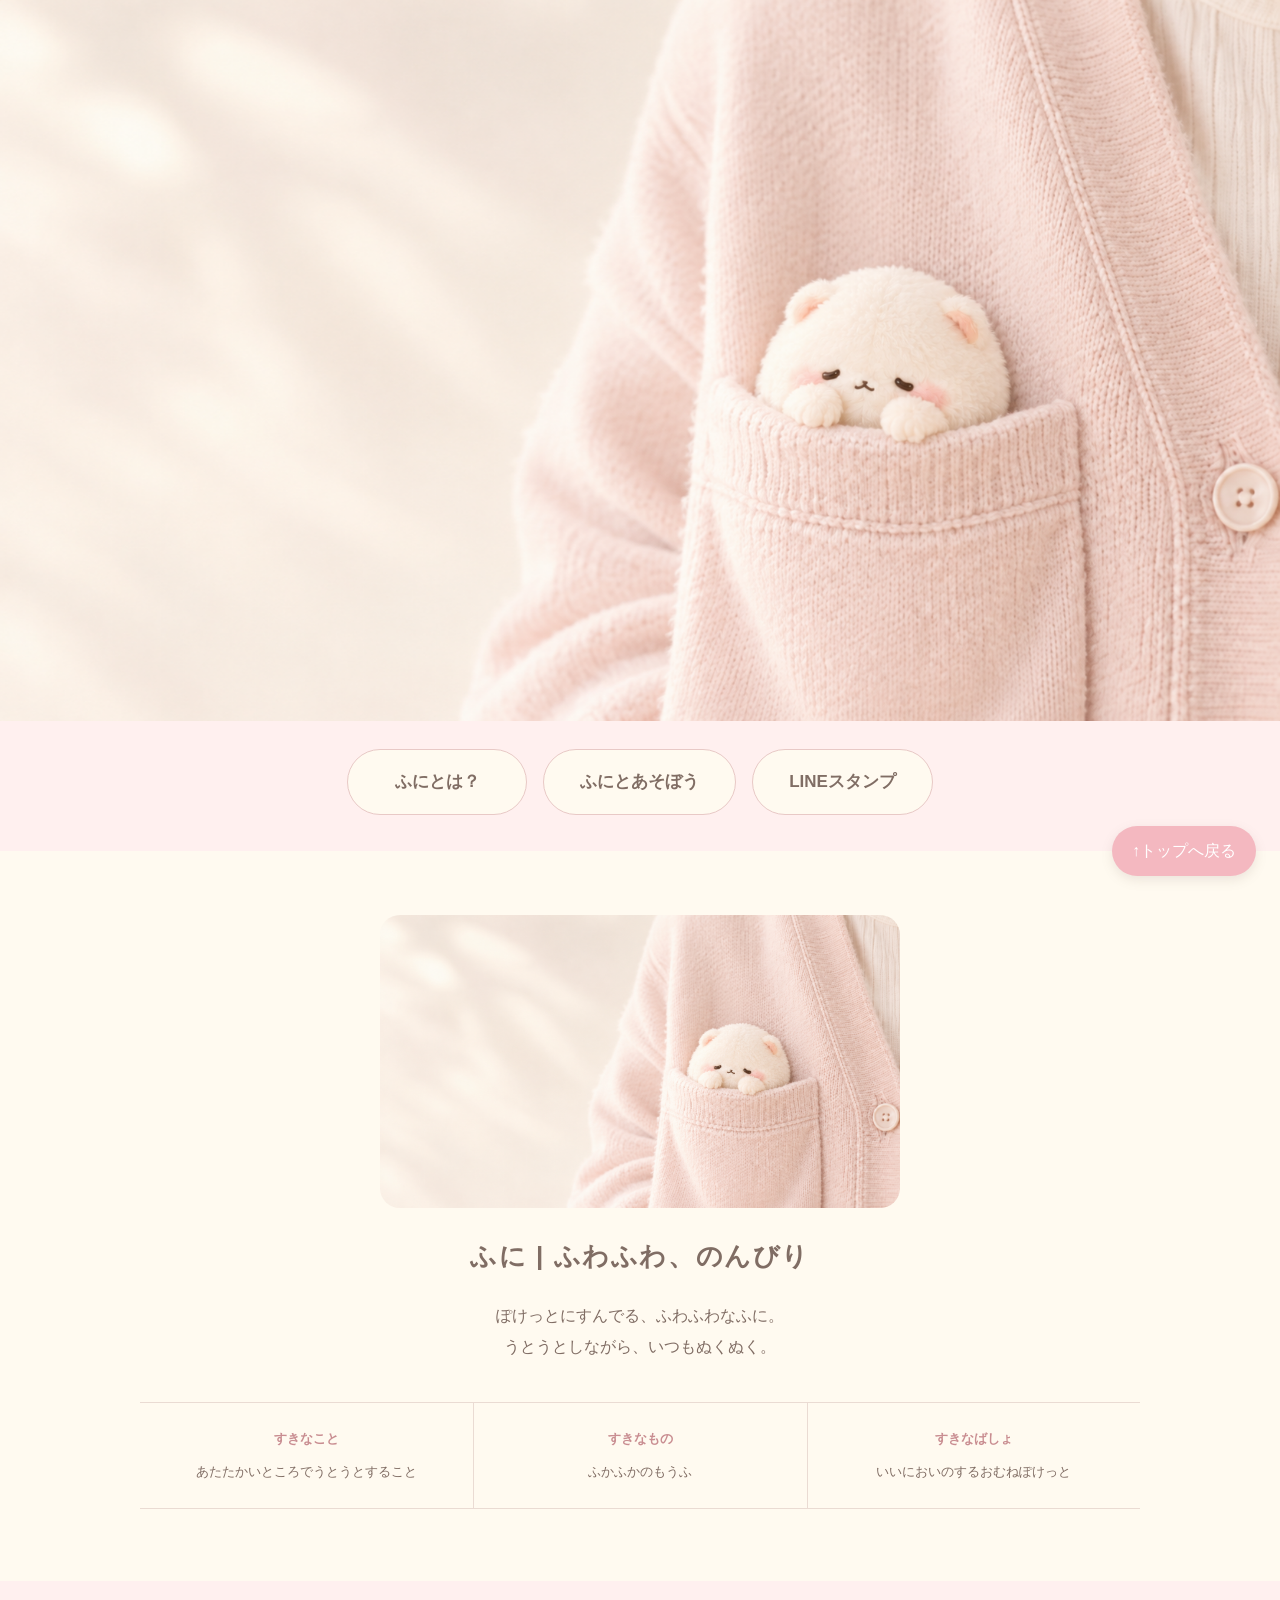
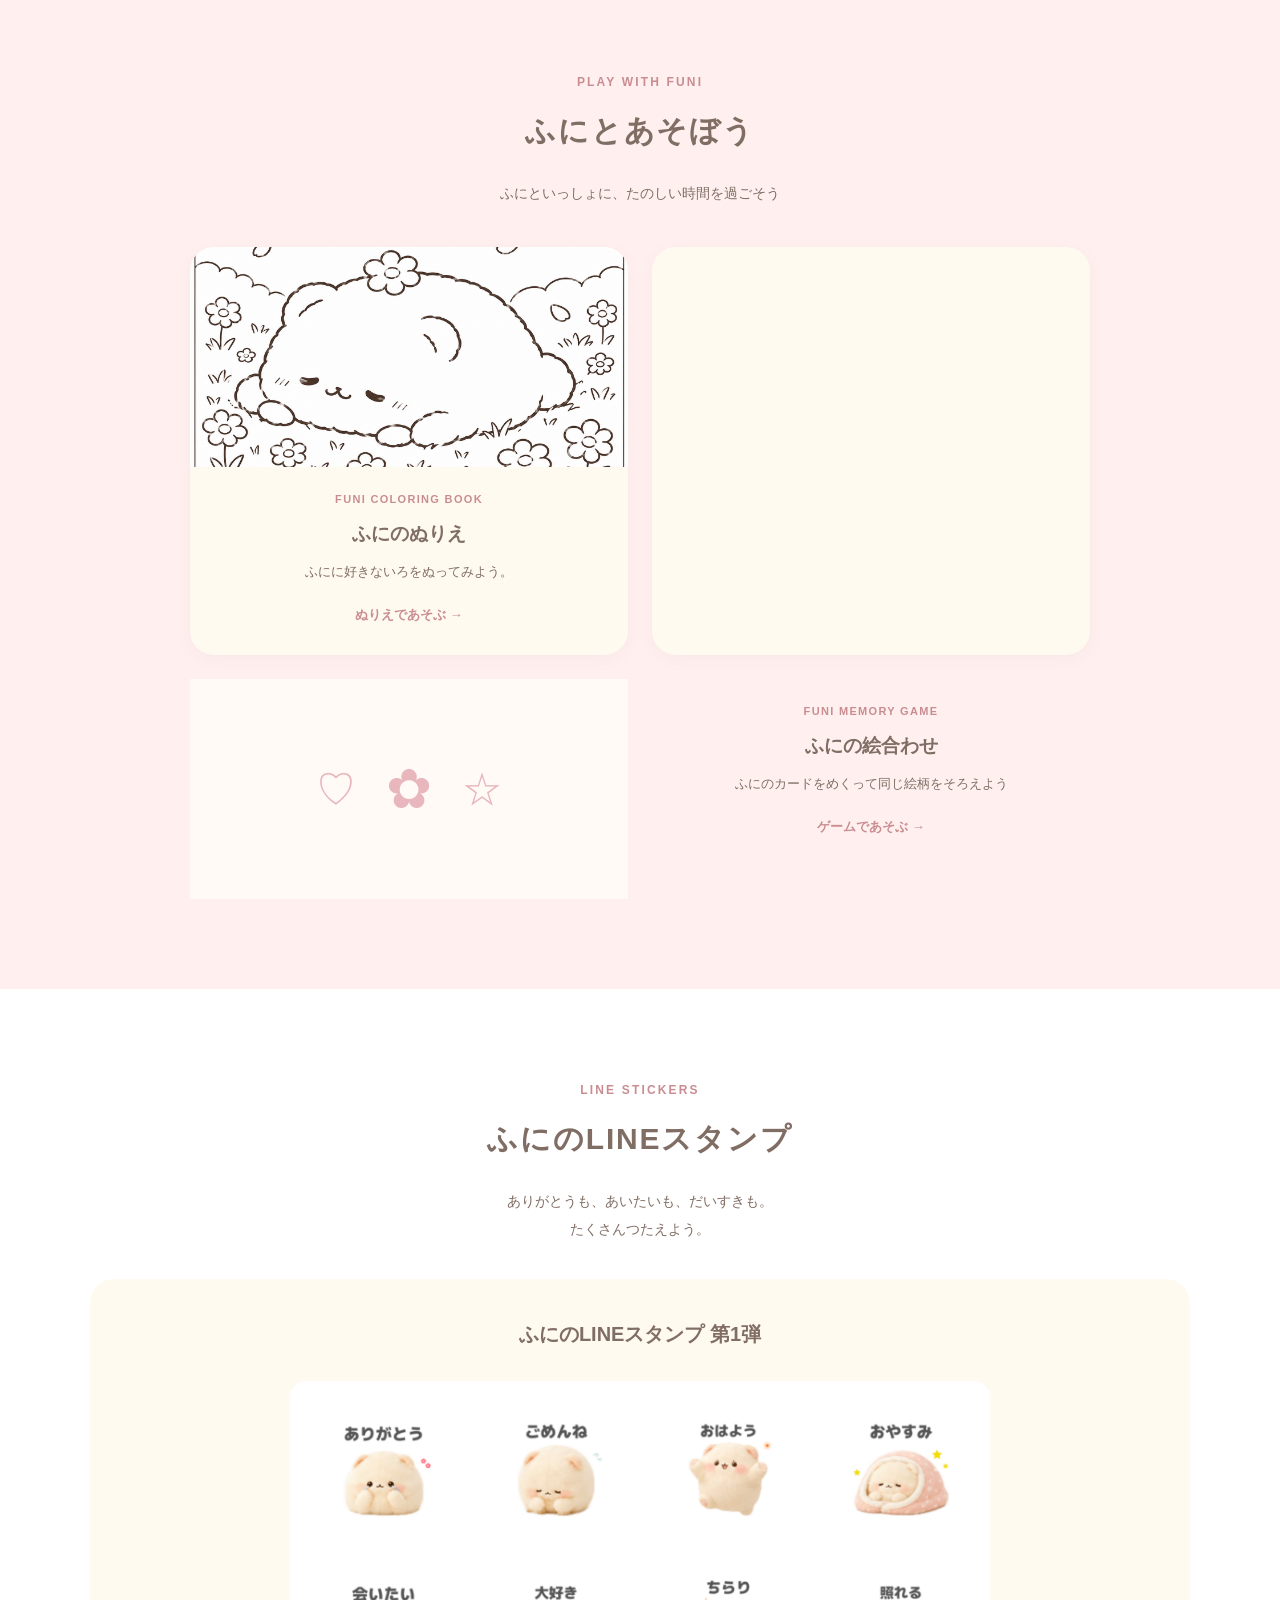
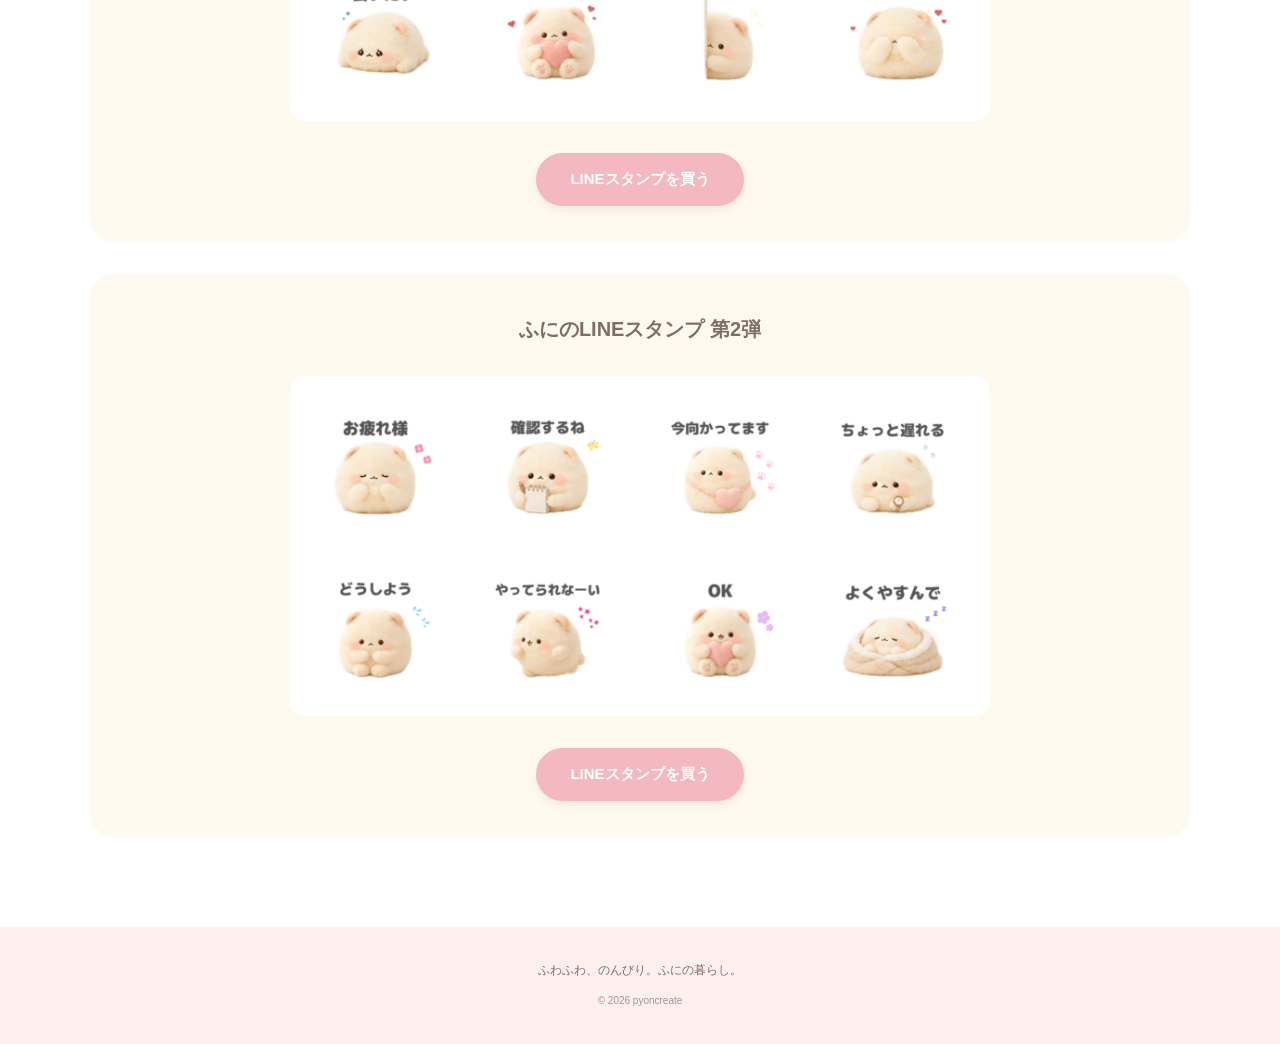
==== commit 45f9e235: "Add files via upload" ====
--- a/index.html
+++ b/index.html
@@ -90,23 +90,23 @@
                 </a>
 
                 <!-- FUNI GAME -->
-                <div class="play-card coming-card">
+                <a href="games/memory.html" class="play-card"></a>
 
-                    <div class="play-card-image game-image">
-                        <span>♡</span>
-                        <span>✿</span>
-                        <span>☆</span>
-                    </div>
+                <div class="play-card-image game-image">
+                    <span>♡</span>
+                    <span>✿</span>
+                    <span>☆</span>
+                </div>
 
-                    <div class="play-card-text">
-                        <p class="play-card-label">FUNI'S GAME</p>
-                        <h3>ふにとゲーム</h3>
-                        <p>ふにといっしょにげーむをたのしもう</p>
-                        <span class="coming-soon">
-                            COMING SOON
-                        </span>
-                    </div>
+                <div class="play-card-text">
+                    <p class="play-card-label">FUNI MEMORY GAME</p>
+                    <h3>ふにの絵合わせ</h3>
+                    <p>ふにのカードをめくって同じ絵柄をそろえよう</p>
+                    <span class="play-card-link">
+                        ゲームであそぶ →
+                    </span>
                 </div>
+                </a>
 
             </div>
 
--- a/css/style.css
+++ b/css/style.css
@@ -576,4 +576,331 @@
         padding: 9px 15px;
         font-size: 12px;
     }
+}
+
+/* =================================
+   ファーストビュー ナビゲーション改良
+================================= */
+
+.hero-nav {
+    gap: 16px;
+    padding: 28px 16px 36px;
+}
+
+.hero-nav a {
+    padding: 16px 36px;
+    font-size: 17px;
+    min-width: 180px;
+    text-align: center;
+    border-width: 1.5px;
+    transition: background-color 0.2s ease,
+        transform 0.2s ease;
+}
+
+.hero-nav a:hover {
+    background-color: #f9dfe0;
+    transform: translateY(-3px);
+}
+
+/* スマートフォン */
+@media (max-width: 600px) {
+
+    .hero-nav {
+        gap: 10px;
+        padding: 20px 12px 30px;
+    }
+
+    .hero-nav a {
+        min-width: 0;
+        padding: 12px 18px;
+        font-size: 14px;
+        flex: 1 1 40%;
+    }
+}
+
+/* =================================
+   ふにとあそぼう カテゴリー
+================================= */
+
+.play {
+    background-color: var(--bg);
+}
+
+.play-contents {
+    display: grid;
+    grid-template-columns: repeat(2, minmax(0, 1fr));
+    gap: 24px;
+    width: 100%;
+    max-width: 900px;
+    margin: 40px auto 0;
+}
+
+.play-card {
+    display: block;
+    overflow: hidden;
+    background-color: var(--cream);
+    border-radius: 24px;
+    color: var(--text);
+    text-decoration: none;
+    text-align: center;
+    box-shadow: 0 4px 16px rgba(128, 109, 100, 0.06);
+    transition: transform 0.2s ease,
+        box-shadow 0.2s ease;
+}
+
+.play-card:hover {
+    transform: translateY(-4px);
+    box-shadow: 0 8px 20px rgba(128, 109, 100, 0.10);
+}
+
+.play-card-image {
+    width: 100%;
+    height: 220px;
+    overflow: hidden;
+    background-color: #fffaf5;
+}
+
+.play-card-image img {
+    width: 100%;
+    height: 100%;
+    object-fit: cover;
+}
+
+.play-card-text {
+    padding: 22px 16px 26px;
+}
+
+.play-card-label {
+    margin: 0 0 6px;
+    color: #c98d91;
+    font-size: 11px;
+    font-weight: bold;
+    letter-spacing: 0.12em;
+}
+
+.play-card-text h3 {
+    margin: 0 0 8px;
+    font-size: 19px;
+    font-weight: 600;
+}
+
+.play-card-text>p:not(.play-card-label) {
+    margin: 0 0 14px;
+    font-size: 13px;
+}
+
+.play-card-link {
+    display: inline-block;
+    color: #c98d91;
+    font-size: 13px;
+    font-weight: bold;
+}
+
+/* ゲームの準備中エリア */
+
+.game-image {
+    display: flex;
+    justify-content: center;
+    align-items: center;
+    gap: 30px;
+    color: #e8b6bd;
+    font-size: 40px;
+}
+
+.game-image span:nth-child(2) {
+    font-size: 55px;
+}
+
+.coming-card {
+    cursor: default;
+}
+
+.coming-card:hover {
+    transform: none;
+    box-shadow: 0 4px 16px rgba(128, 109, 100, 0.06);
+}
+
+.play-card .coming-soon {
+    margin: 4px 0 0;
+}
+
+/* スマートフォン */
+
+@media (max-width: 600px) {
+
+    .play-contents {
+        grid-template-columns: 1fr;
+        max-width: 380px;
+        gap: 20px;
+        margin-top: 28px;
+    }
+
+    .play-card-image {
+        height: 200px;
+    }
+
+    .play-card-text {
+        padding: 18px 14px 22px;
+    }
+
+    .play-card-text h3 {
+        font-size: 18px;
+    }
+}
+
+
+/* FUNI COLORING BOOK */
+
+.coloring-header {
+    padding: 18px 24px;
+    text-align: left;
+    background-color: var(--cream);
+}
+
+.coloring-logo {
+    color: var(--text);
+    font-size: 15px;
+    font-weight: bold;
+    text-decoration: none;
+}
+
+.coloring-page {
+    min-height: 70vh;
+    padding: 70px 20px;
+}
+
+.coloring-intro {
+    margin-bottom: 50px;
+}
+
+.coloring-intro h1 {
+    margin: 8px 0 16px;
+    font-size: 32px;
+    font-weight: 600;
+}
+
+.coloring-intro p:last-child {
+    font-size: 14px;
+    line-height: 2;
+}
+
+.coloring-list {
+    width: 100%;
+    max-width: 900px;
+    margin: 0 auto;
+}
+
+.coloring-item {
+    display: grid;
+    grid-template-columns: 1fr 1fr;
+    align-items: center;
+    gap: 40px;
+    padding: 36px;
+    background-color: var(--cream);
+    border-radius: 28px;
+}
+
+.coloring-image {
+    padding: 18px;
+    background-color: var(--white);
+    border-radius: 18px;
+}
+
+.coloring-image img {
+    display: block;
+    width: 100%;
+    height: auto;
+    object-fit: contain;
+}
+
+.coloring-info {
+    text-align: center;
+}
+
+.coloring-number {
+    color: #c98d91;
+    font-size: 13px;
+    font-weight: bold;
+    letter-spacing: 0.15em;
+}
+
+.coloring-info h2 {
+    font-size: 24px;
+    font-weight: 600;
+}
+
+.coloring-info p {
+    font-size: 14px;
+    line-height: 2;
+}
+
+.coloring-download {
+    display: inline-block;
+    margin-top: 20px;
+    padding: 13px 28px;
+    background-color: var(--accent);
+    color: var(--white);
+    font-size: 14px;
+    font-weight: bold;
+    text-decoration: none;
+    border-radius: 999px;
+    transition: 0.2s ease;
+}
+
+.coloring-download:hover {
+    opacity: 0.8;
+    transform: translateY(-2px);
+}
+
+.coloring-info .coloring-note {
+    margin-top: 10px;
+    color: #a9958c;
+    font-size: 11px;
+}
+
+.coloring-back {
+    margin-top: 50px;
+}
+
+.coloring-back a {
+    color: var(--text);
+    font-size: 14px;
+    text-decoration: none;
+}
+
+.coloring-back a:hover {
+    color: #c98d91;
+}
+
+/* スマートフォン */
+
+@media (max-width: 600px) {
+
+    .coloring-page {
+        padding: 48px 16px;
+    }
+
+    .coloring-intro h1 {
+        font-size: 26px;
+    }
+
+    .coloring-item {
+        grid-template-columns: 1fr;
+        gap: 20px;
+        padding: 20px;
+        border-radius: 20px;
+    }
+
+    .coloring-image {
+        padding: 10px;
+    }
+
+    .coloring-info h2 {
+        font-size: 21px;
+    }
+
+    .coloring-download {
+        width: 100%;
+        max-width: 280px;
+    }
 }
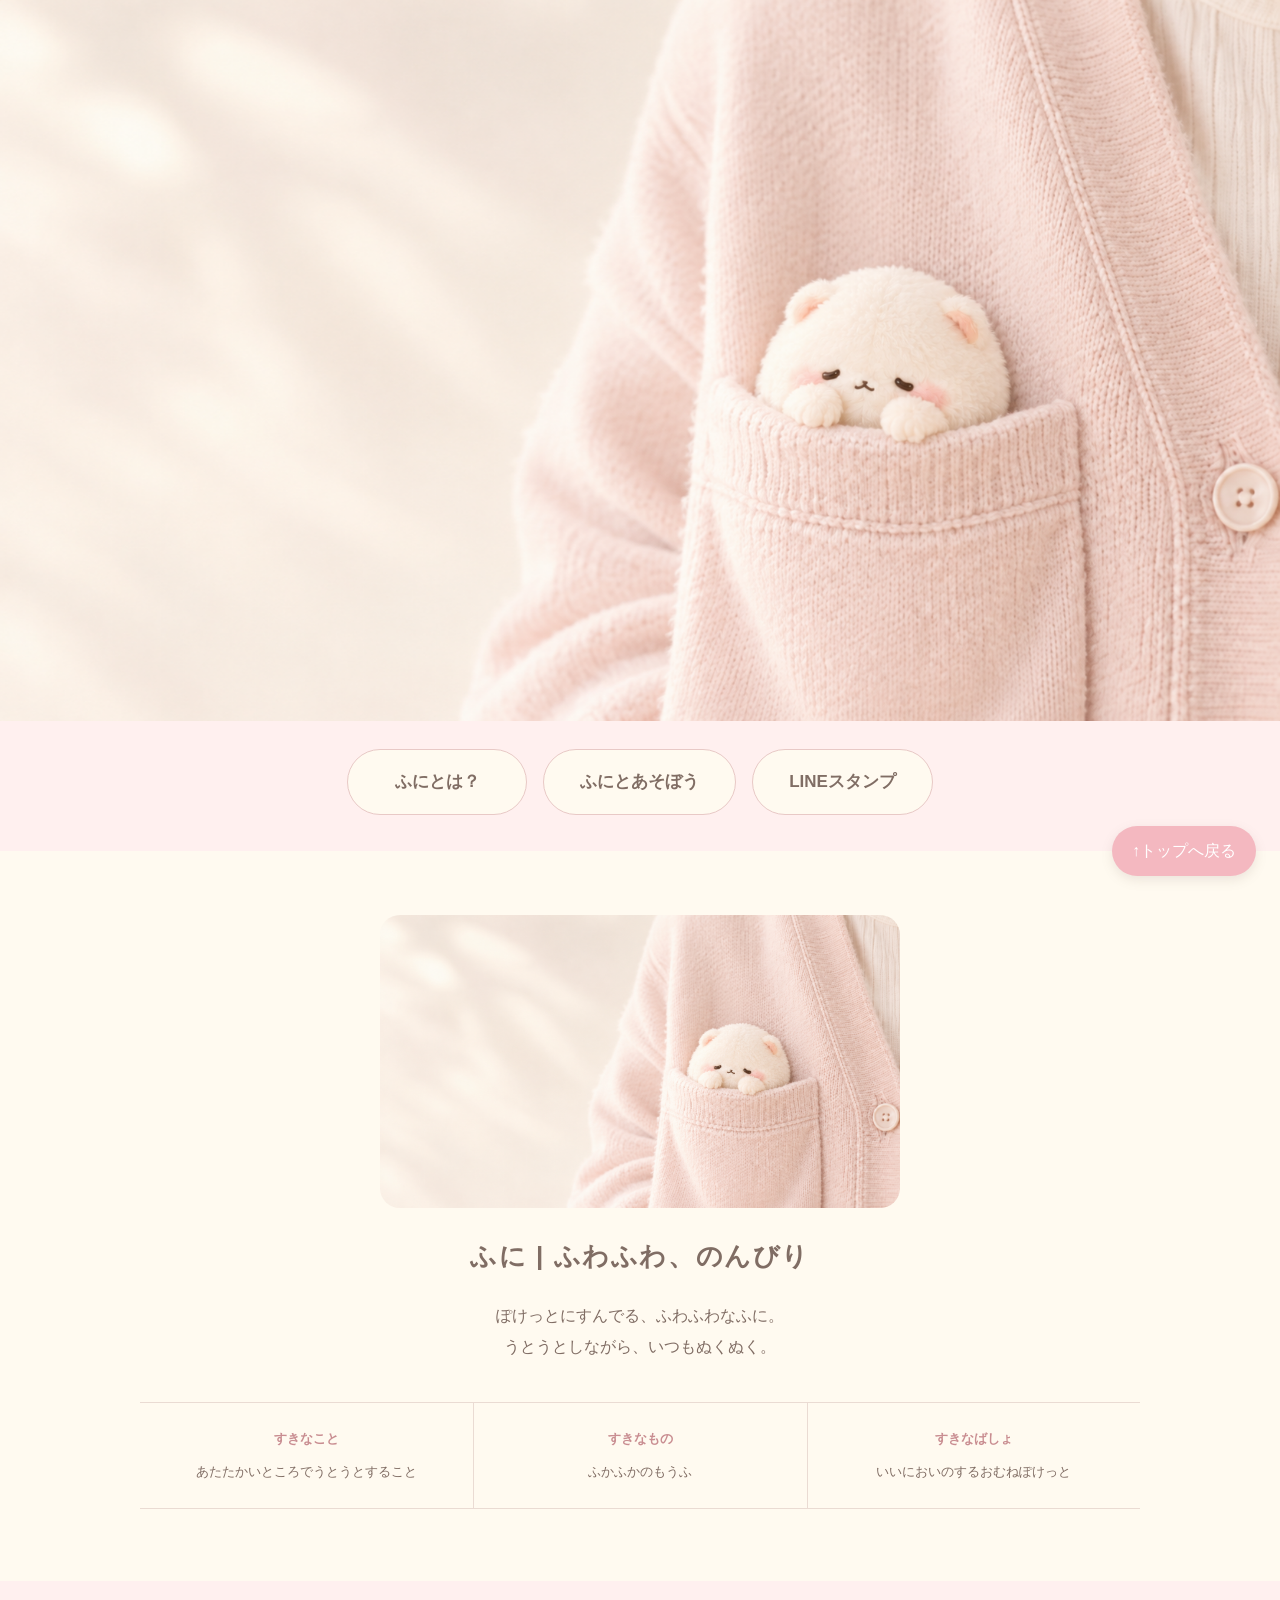
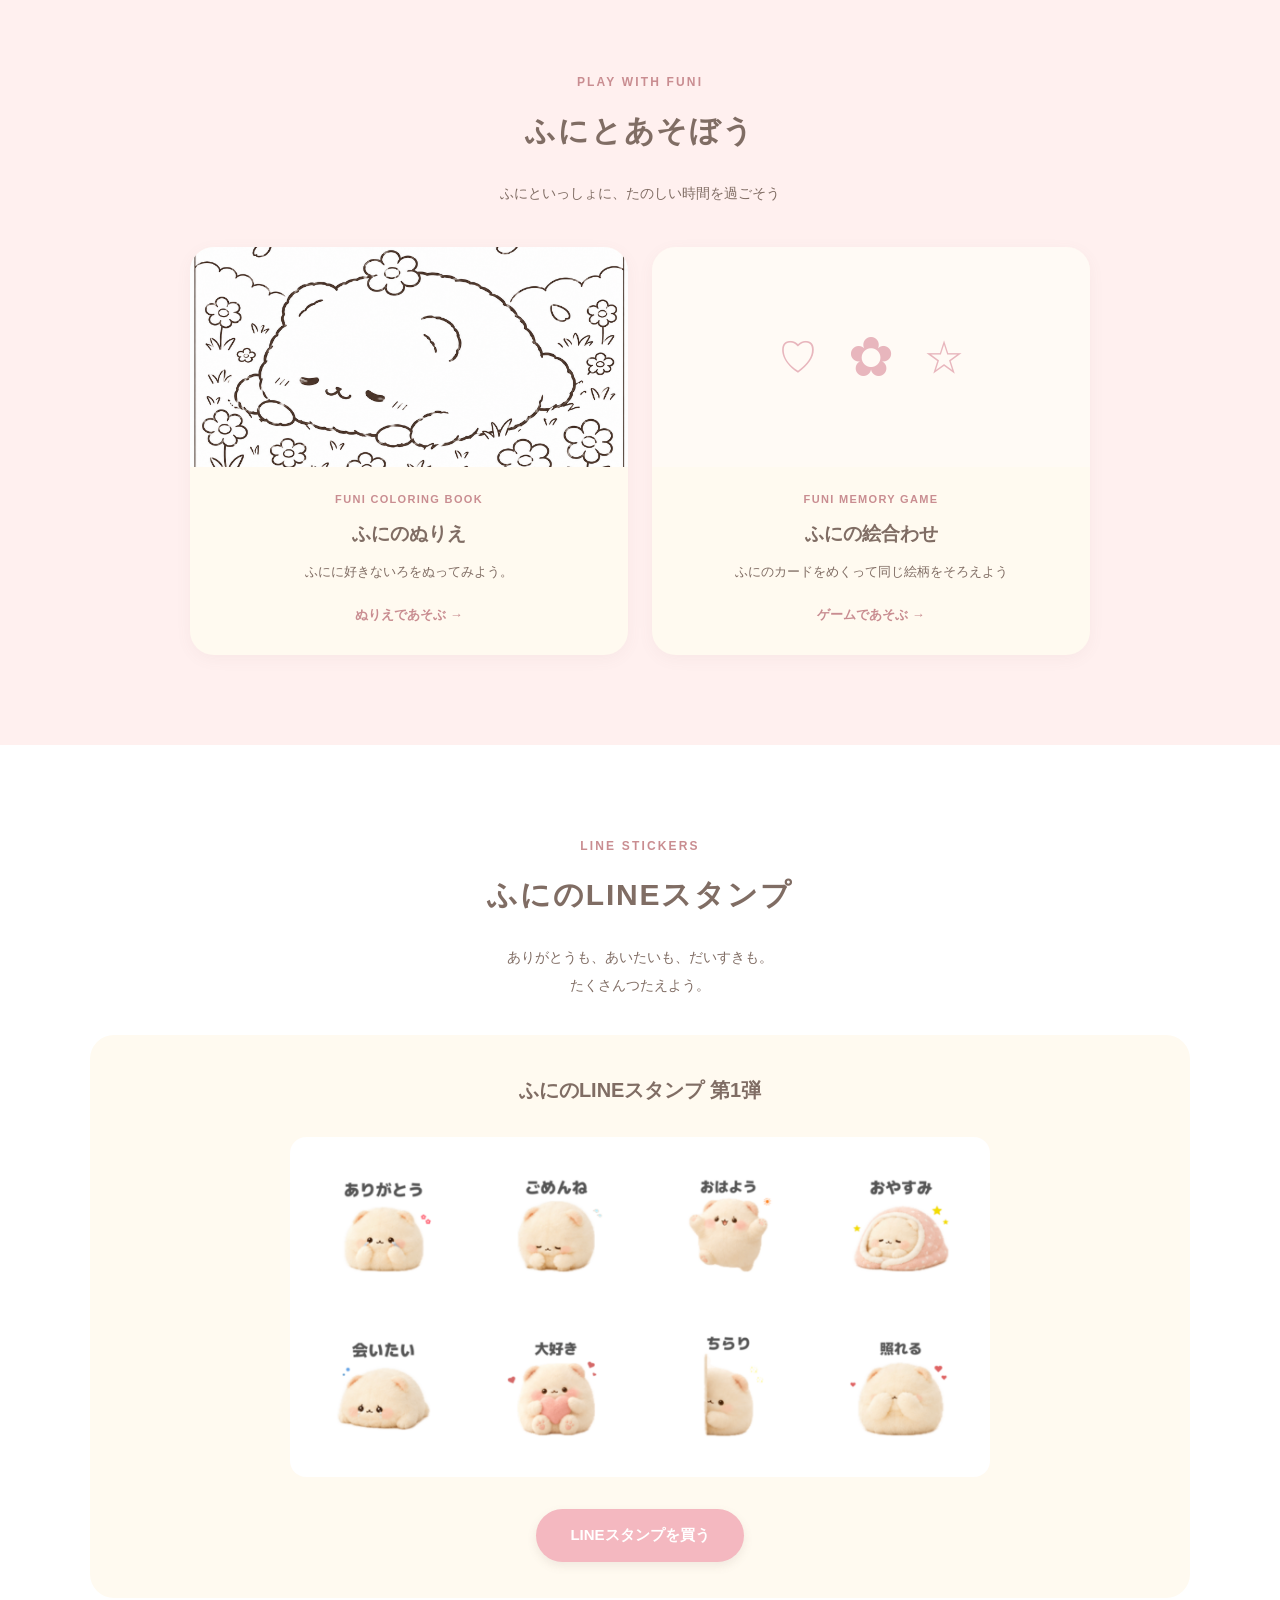
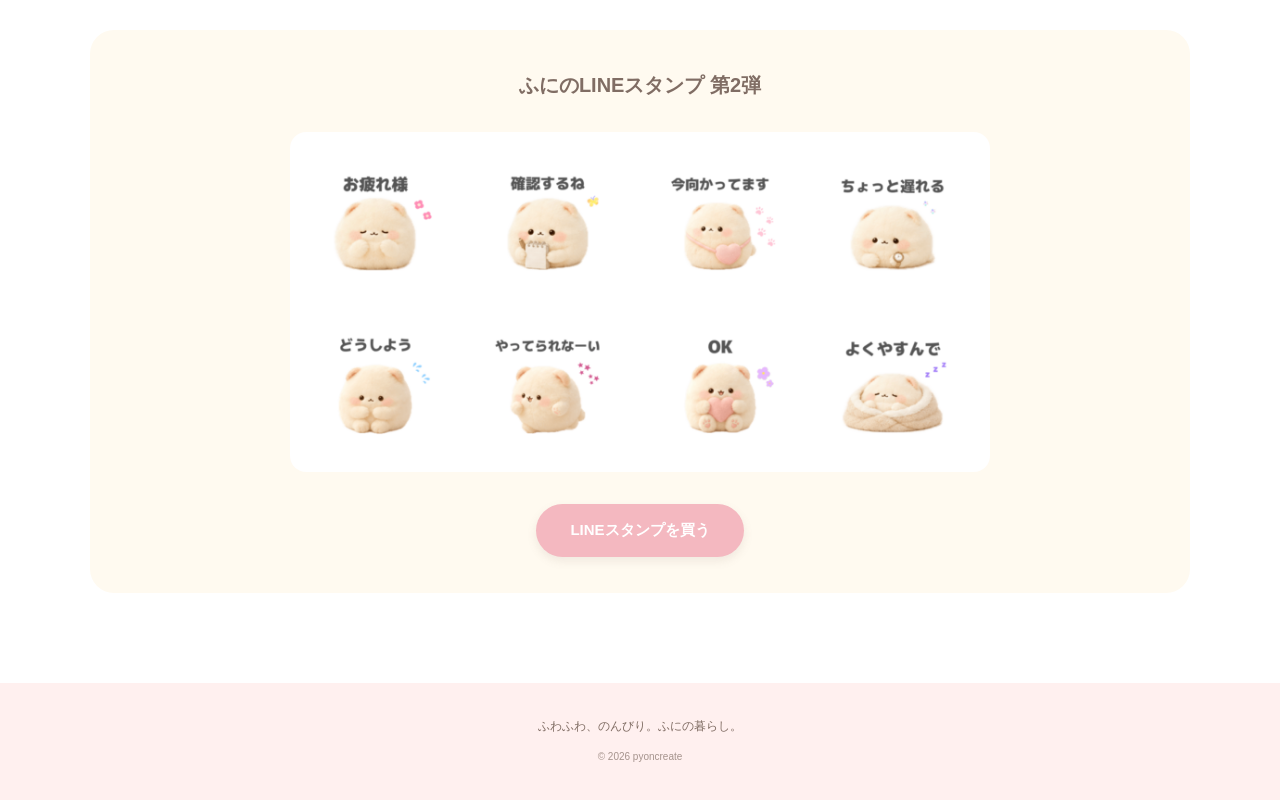
==== commit fceb5461: "Add files via upload" ====
--- a/index.html
+++ b/index.html
@@ -90,22 +90,22 @@
                 </a>
 
                 <!-- FUNI GAME -->
-                <a href="games/memory.html" class="play-card"></a>
+                <a href="games/memory.html" class="play-card">
 
-                <div class="play-card-image game-image">
-                    <span>♡</span>
-                    <span>✿</span>
-                    <span>☆</span>
-                </div>
+                    <div class="play-card-image game-image">
+                        <span>♡</span>
+                        <span>✿</span>
+                        <span>☆</span>
+                    </div>
 
-                <div class="play-card-text">
-                    <p class="play-card-label">FUNI MEMORY GAME</p>
-                    <h3>ふにの絵合わせ</h3>
-                    <p>ふにのカードをめくって同じ絵柄をそろえよう</p>
-                    <span class="play-card-link">
-                        ゲームであそぶ →
-                    </span>
-                </div>
+                    <div class="play-card-text">
+                        <p class="play-card-label">FUNI MEMORY GAME</p>
+                        <h3>ふにの絵合わせ</h3>
+                        <p>ふにのカードをめくって同じ絵柄をそろえよう</p>
+                        <span class="play-card-link">
+                            ゲームであそぶ →
+                        </span>
+                    </div>
                 </a>
 
             </div>
